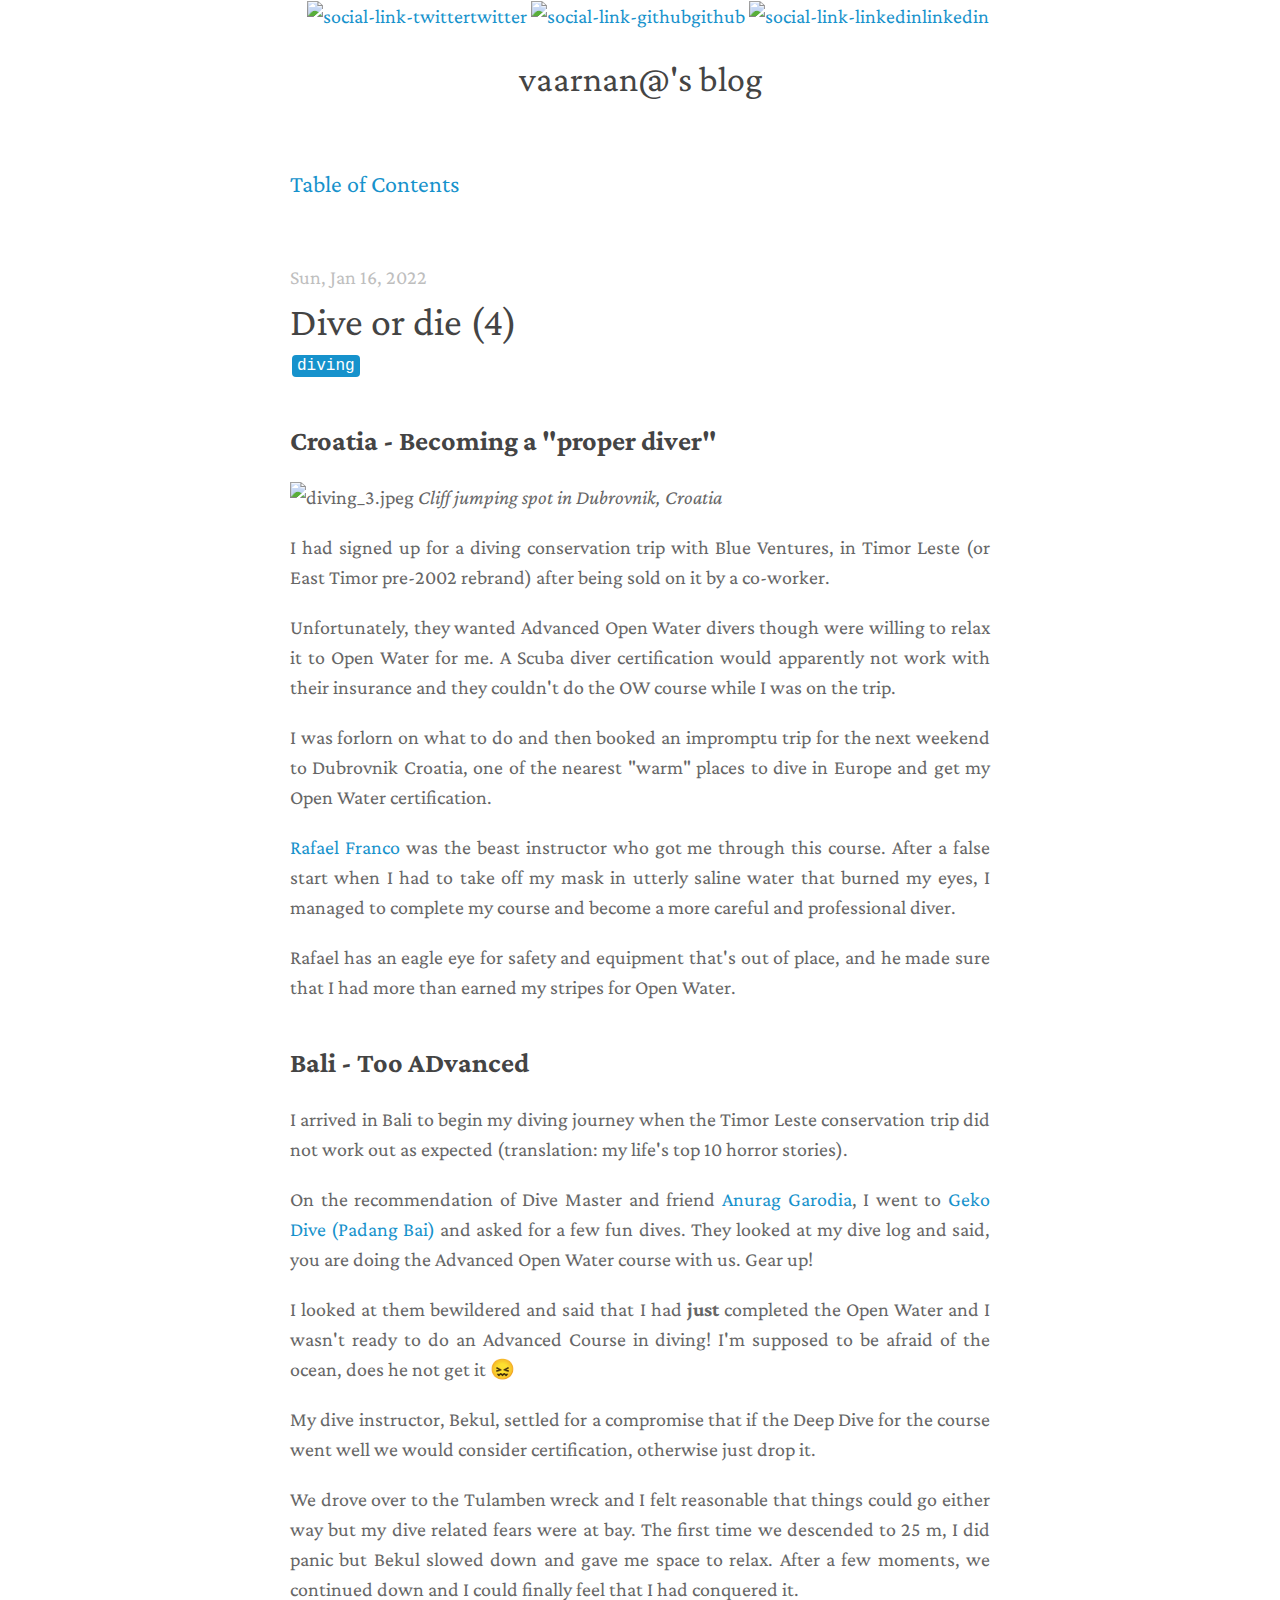
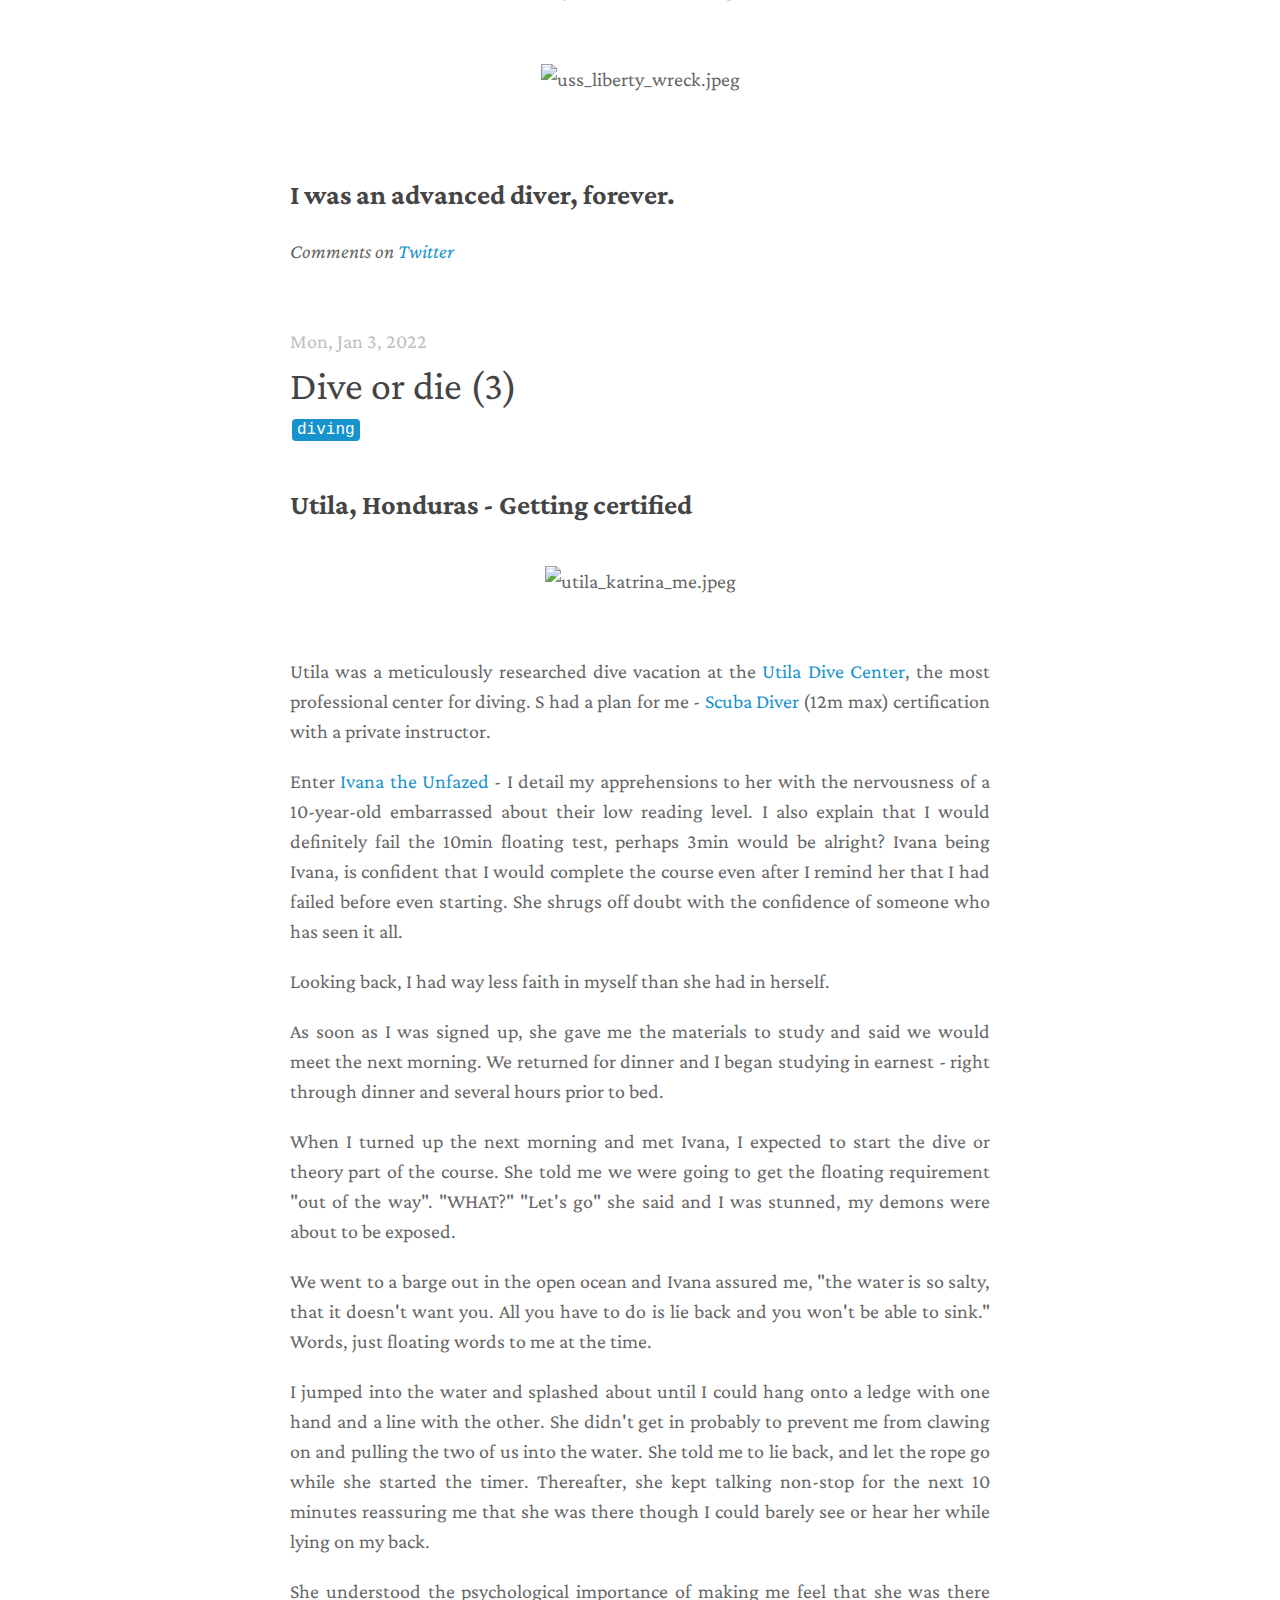
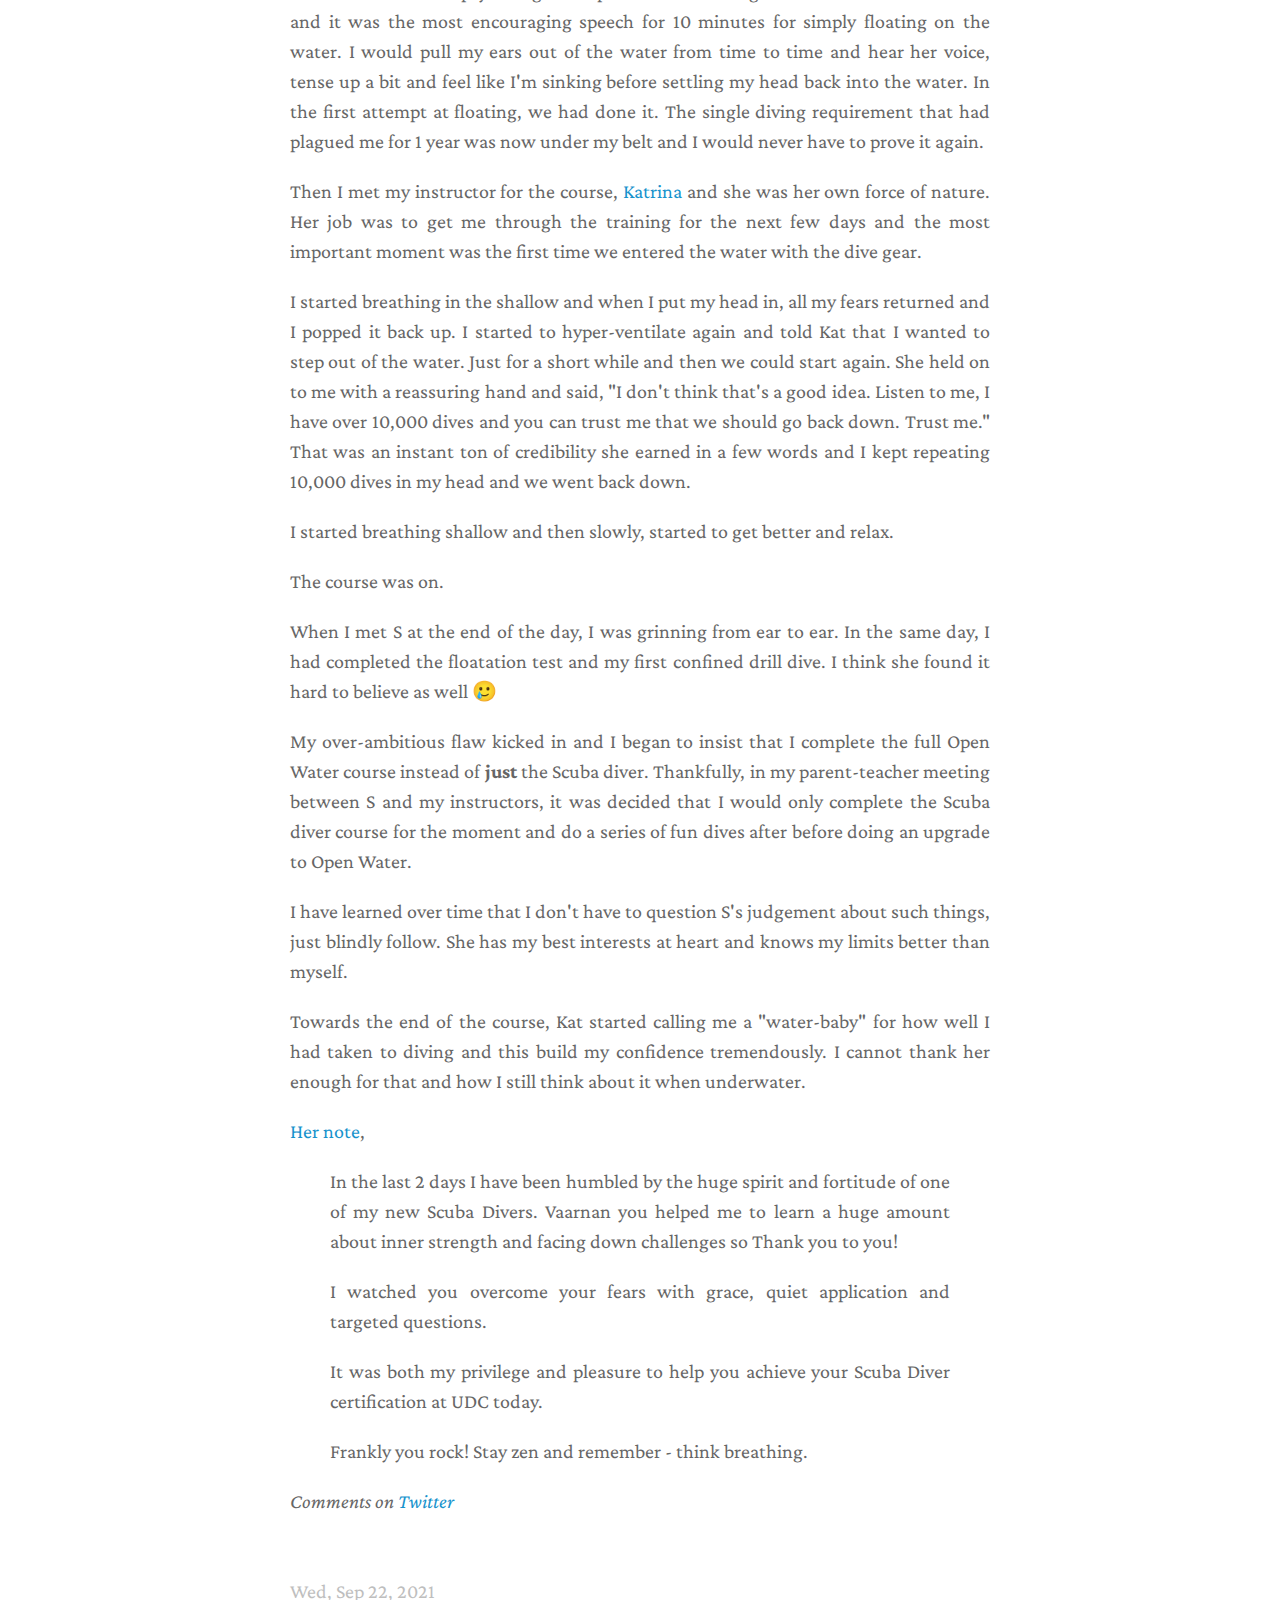
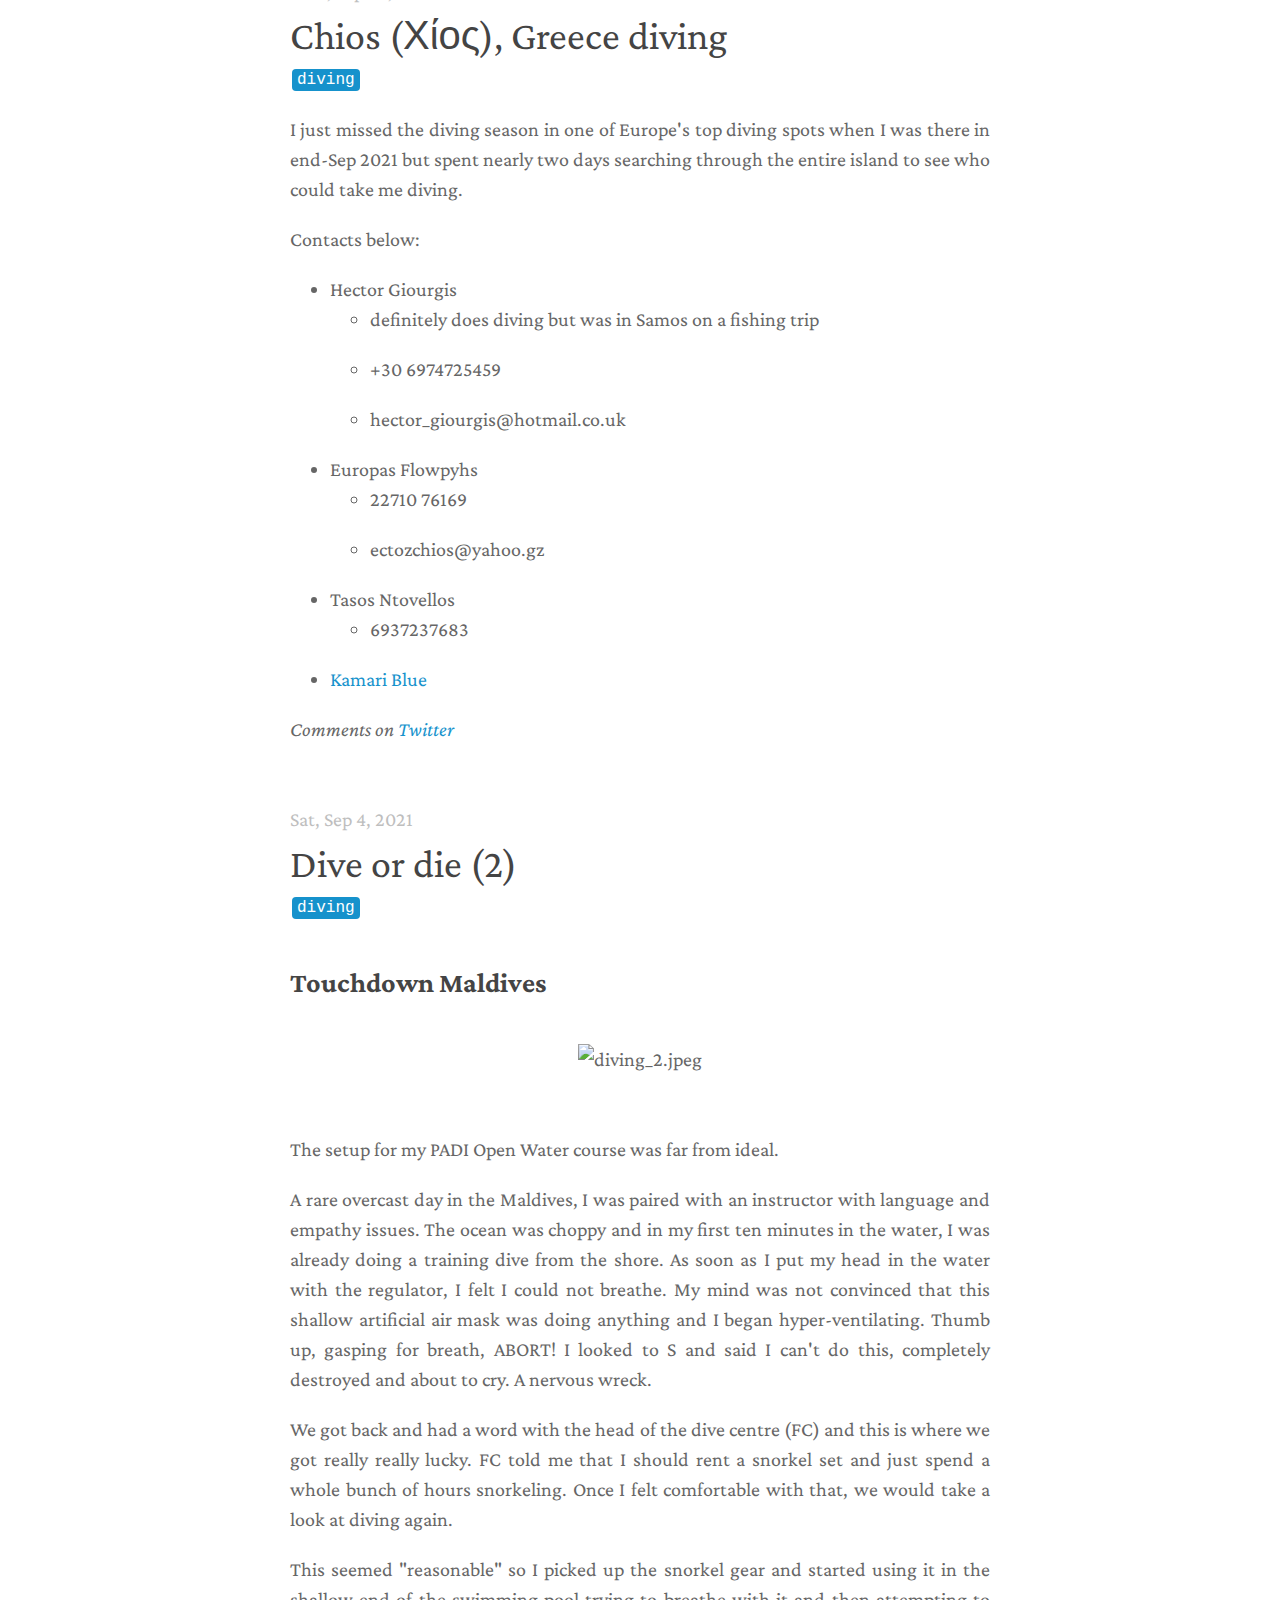
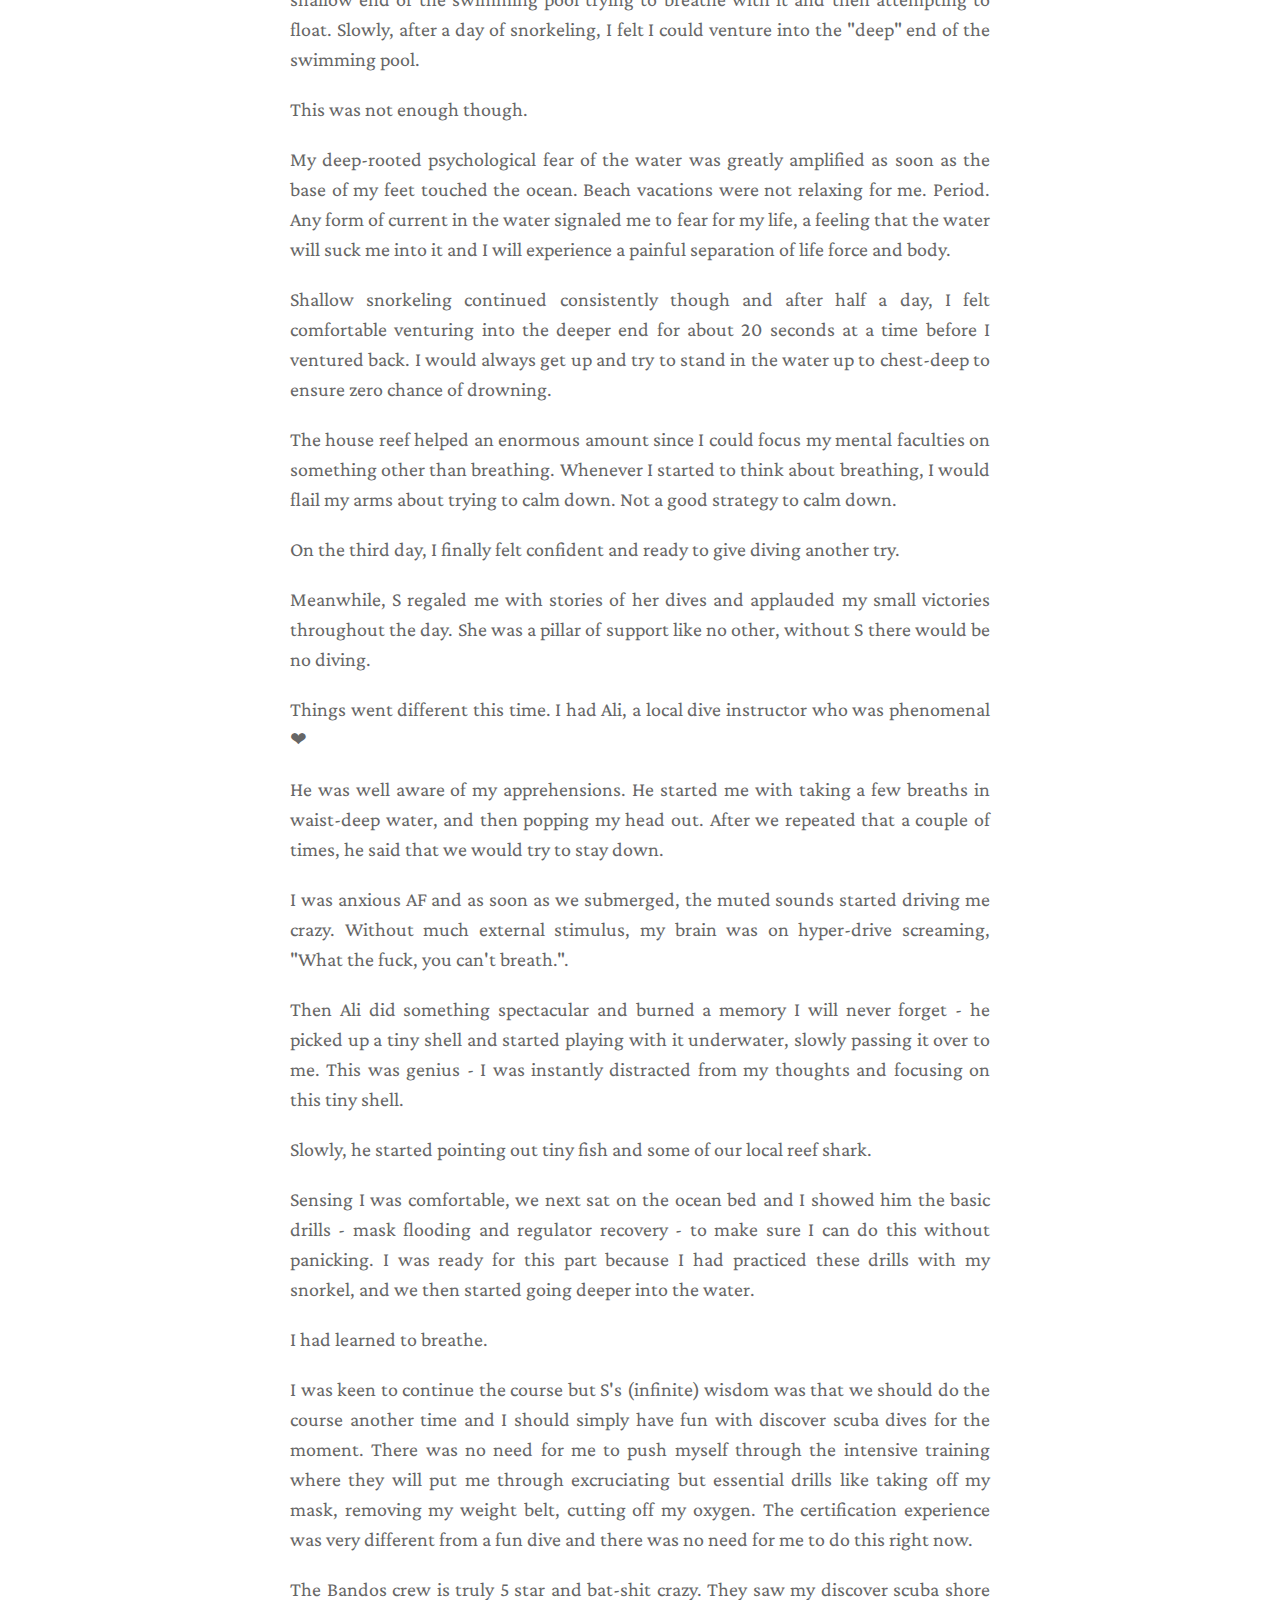
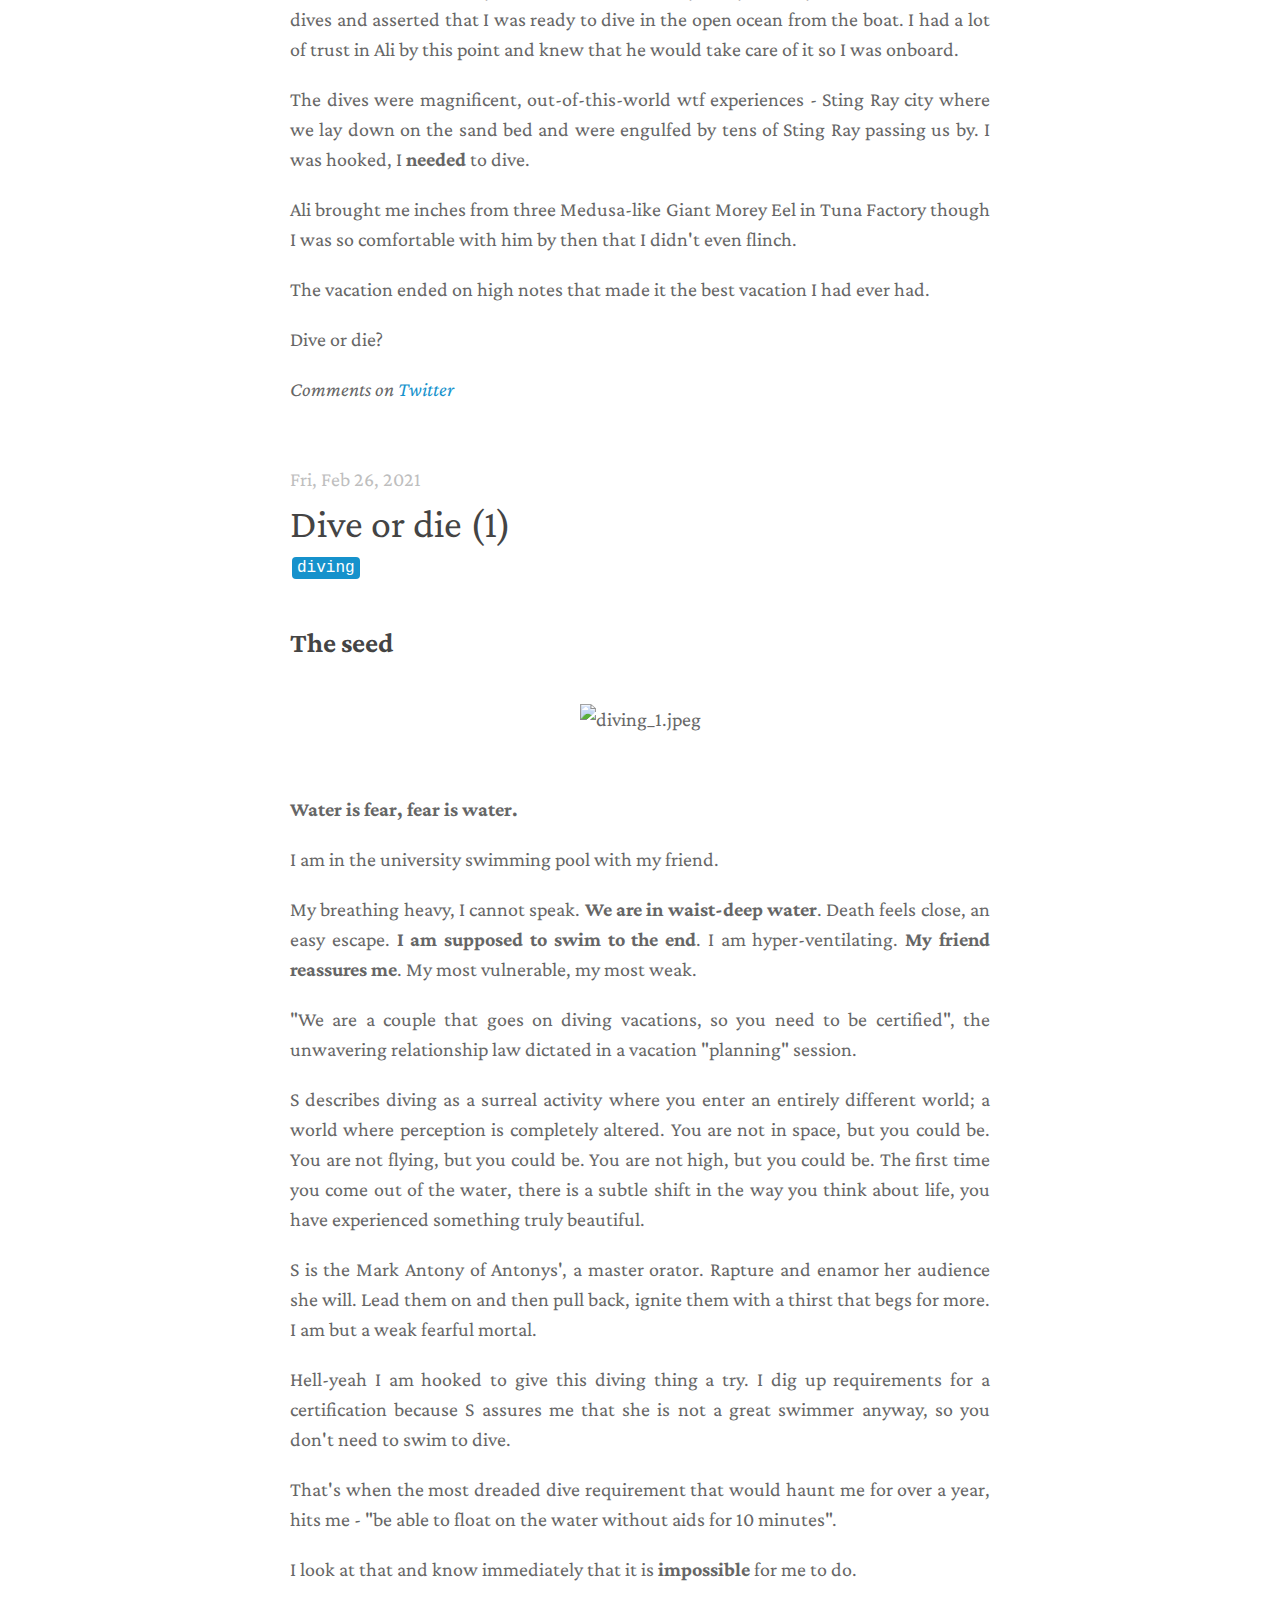
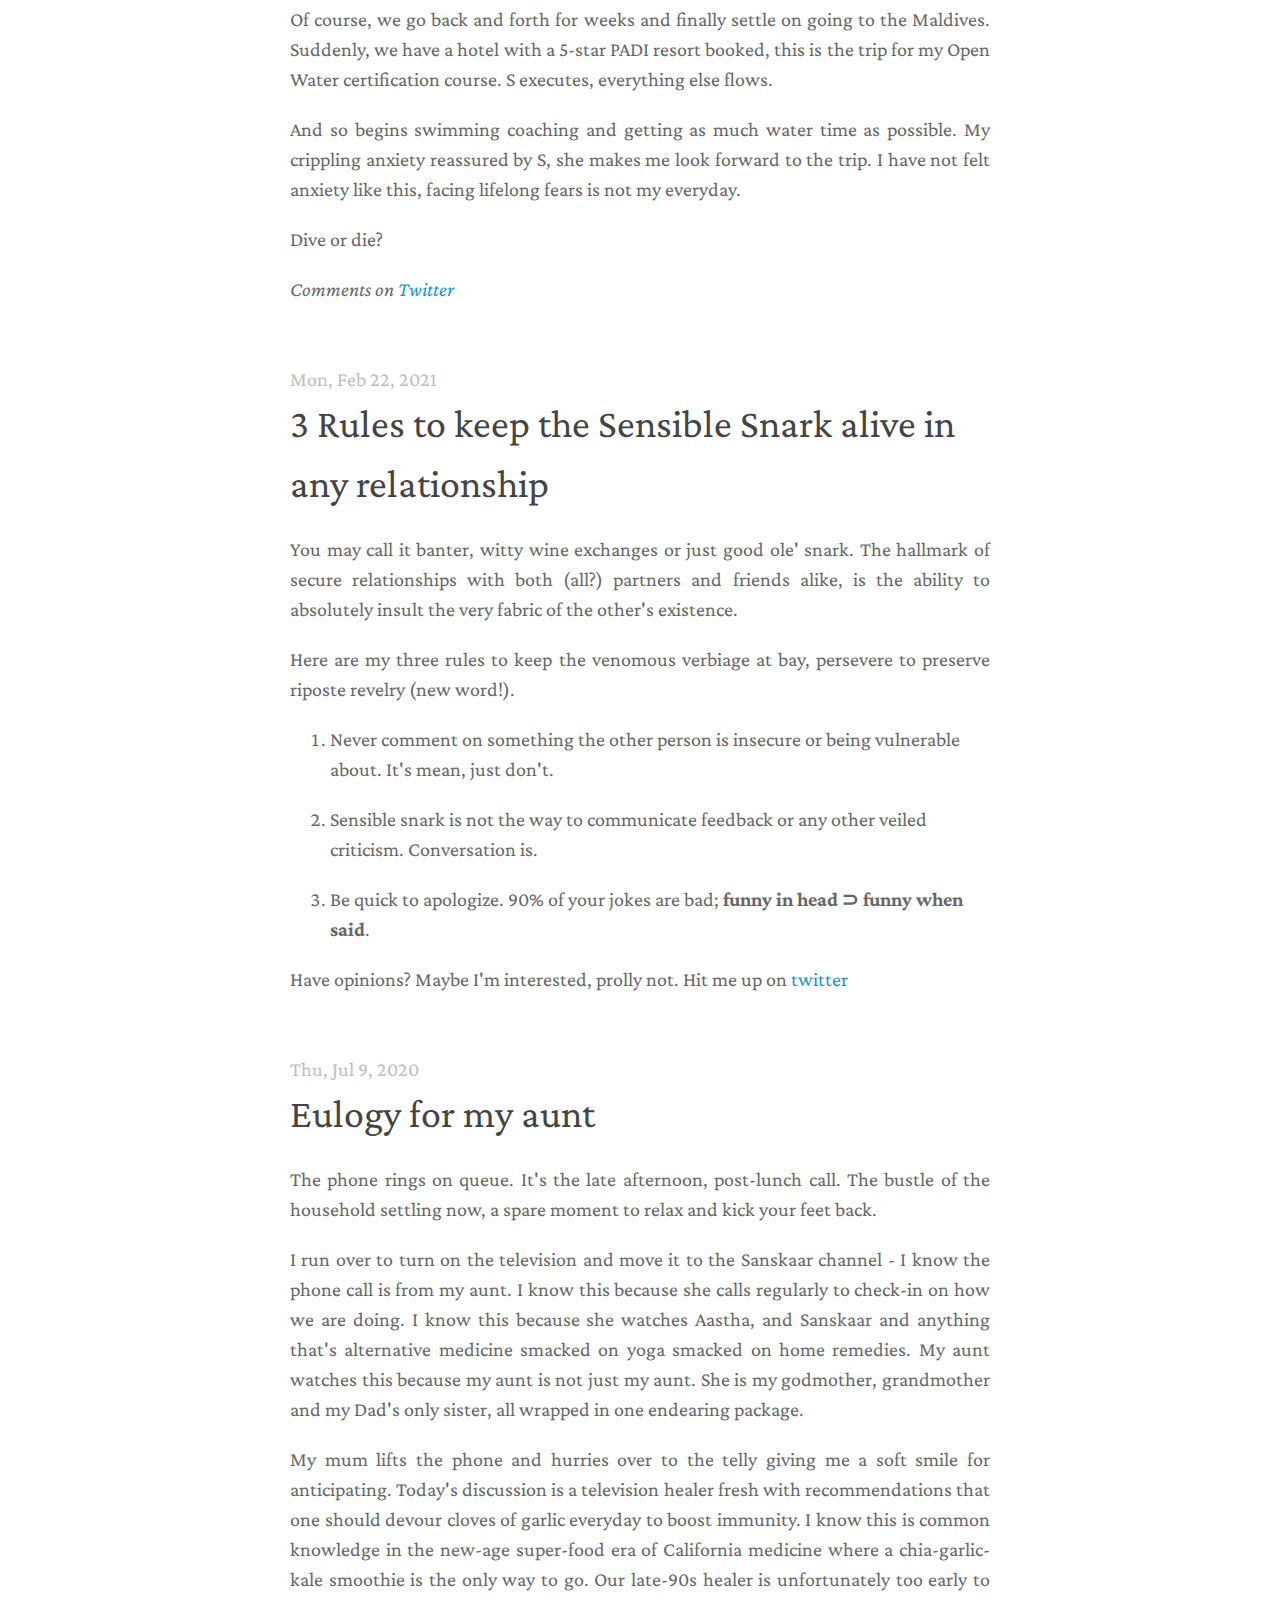
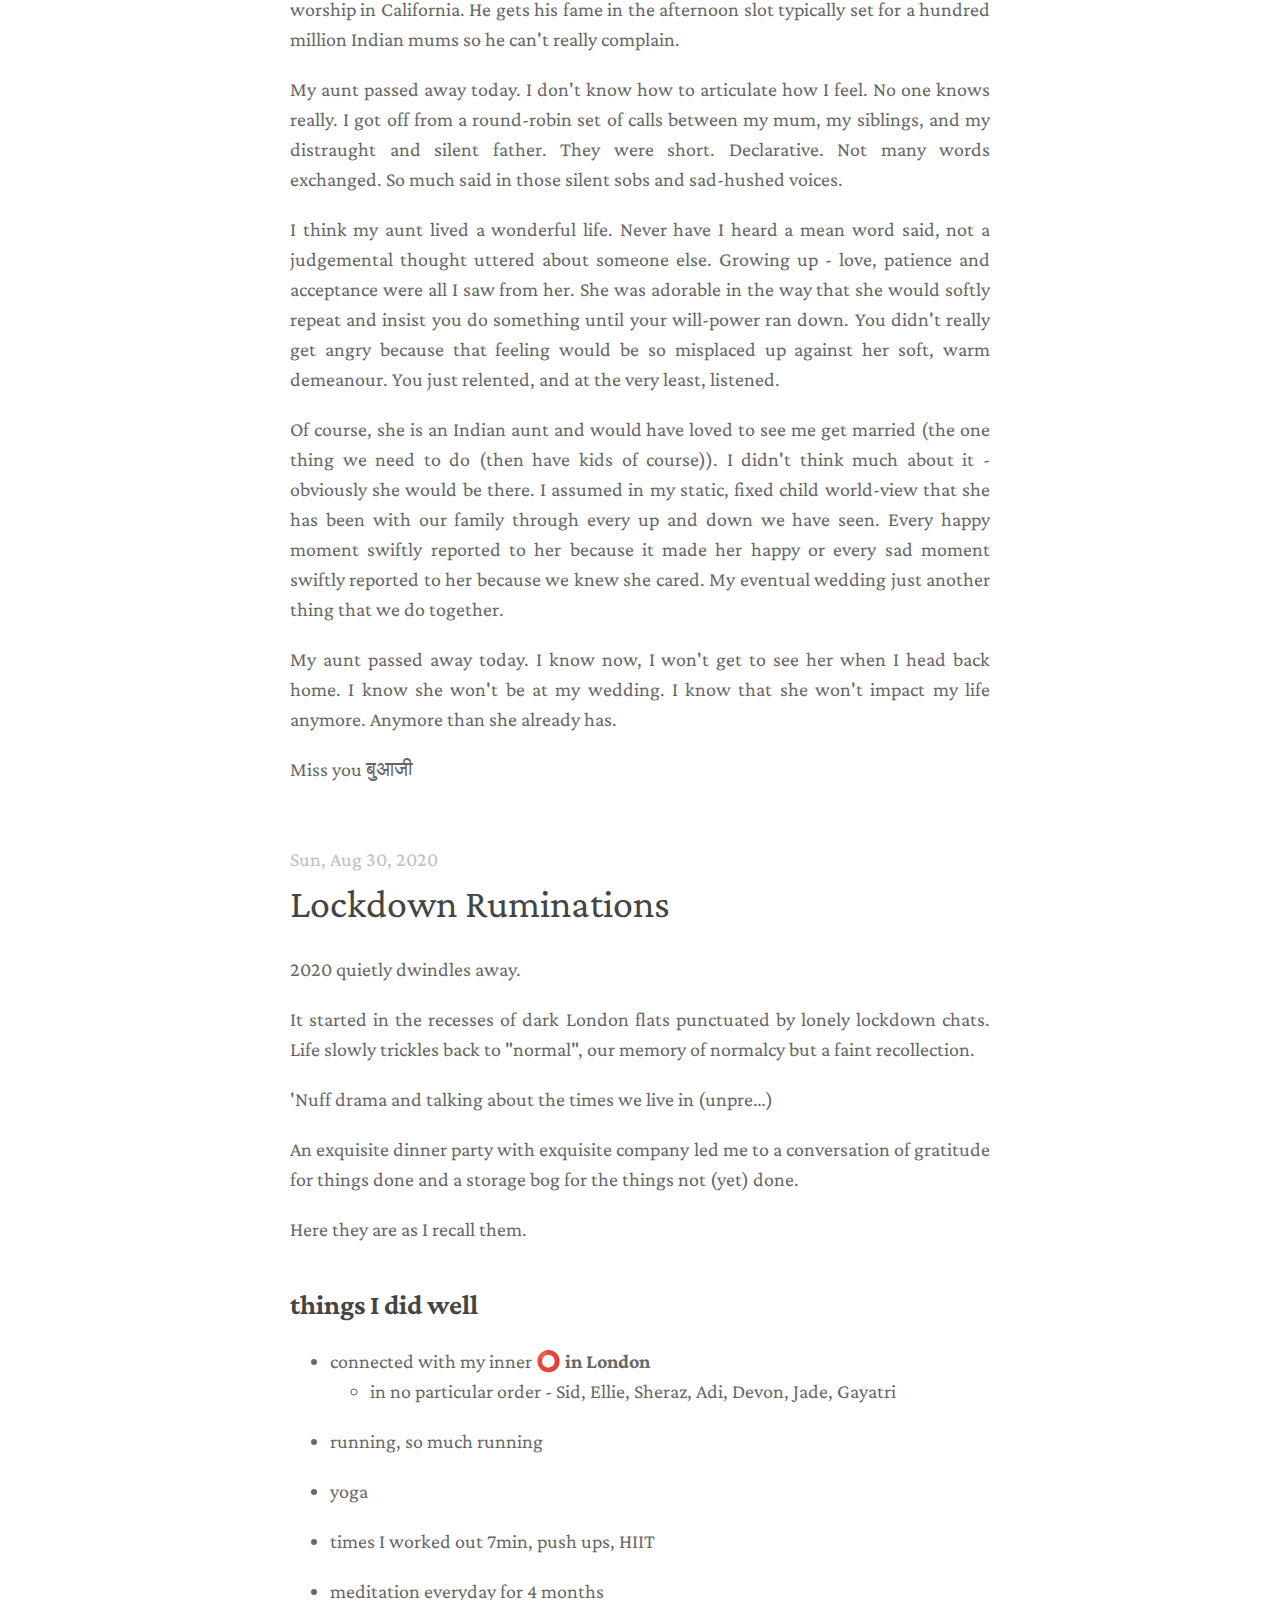
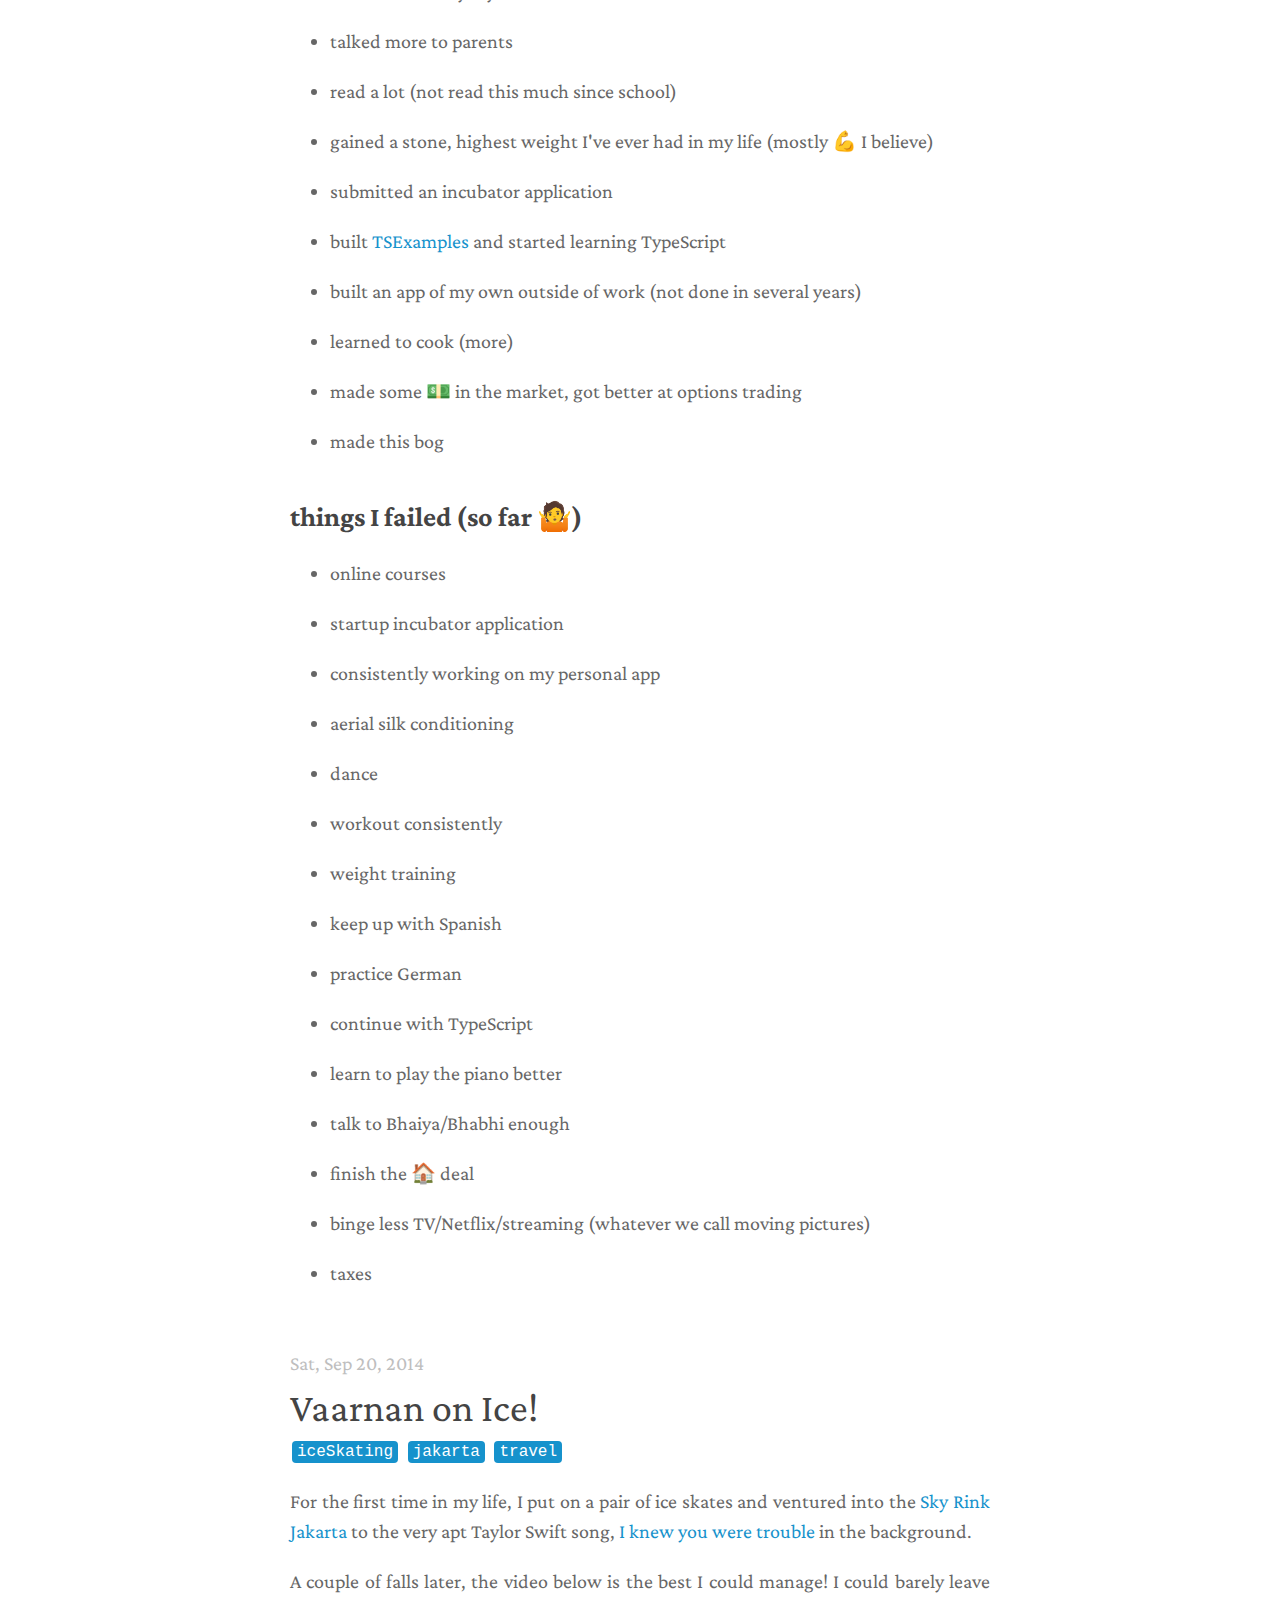
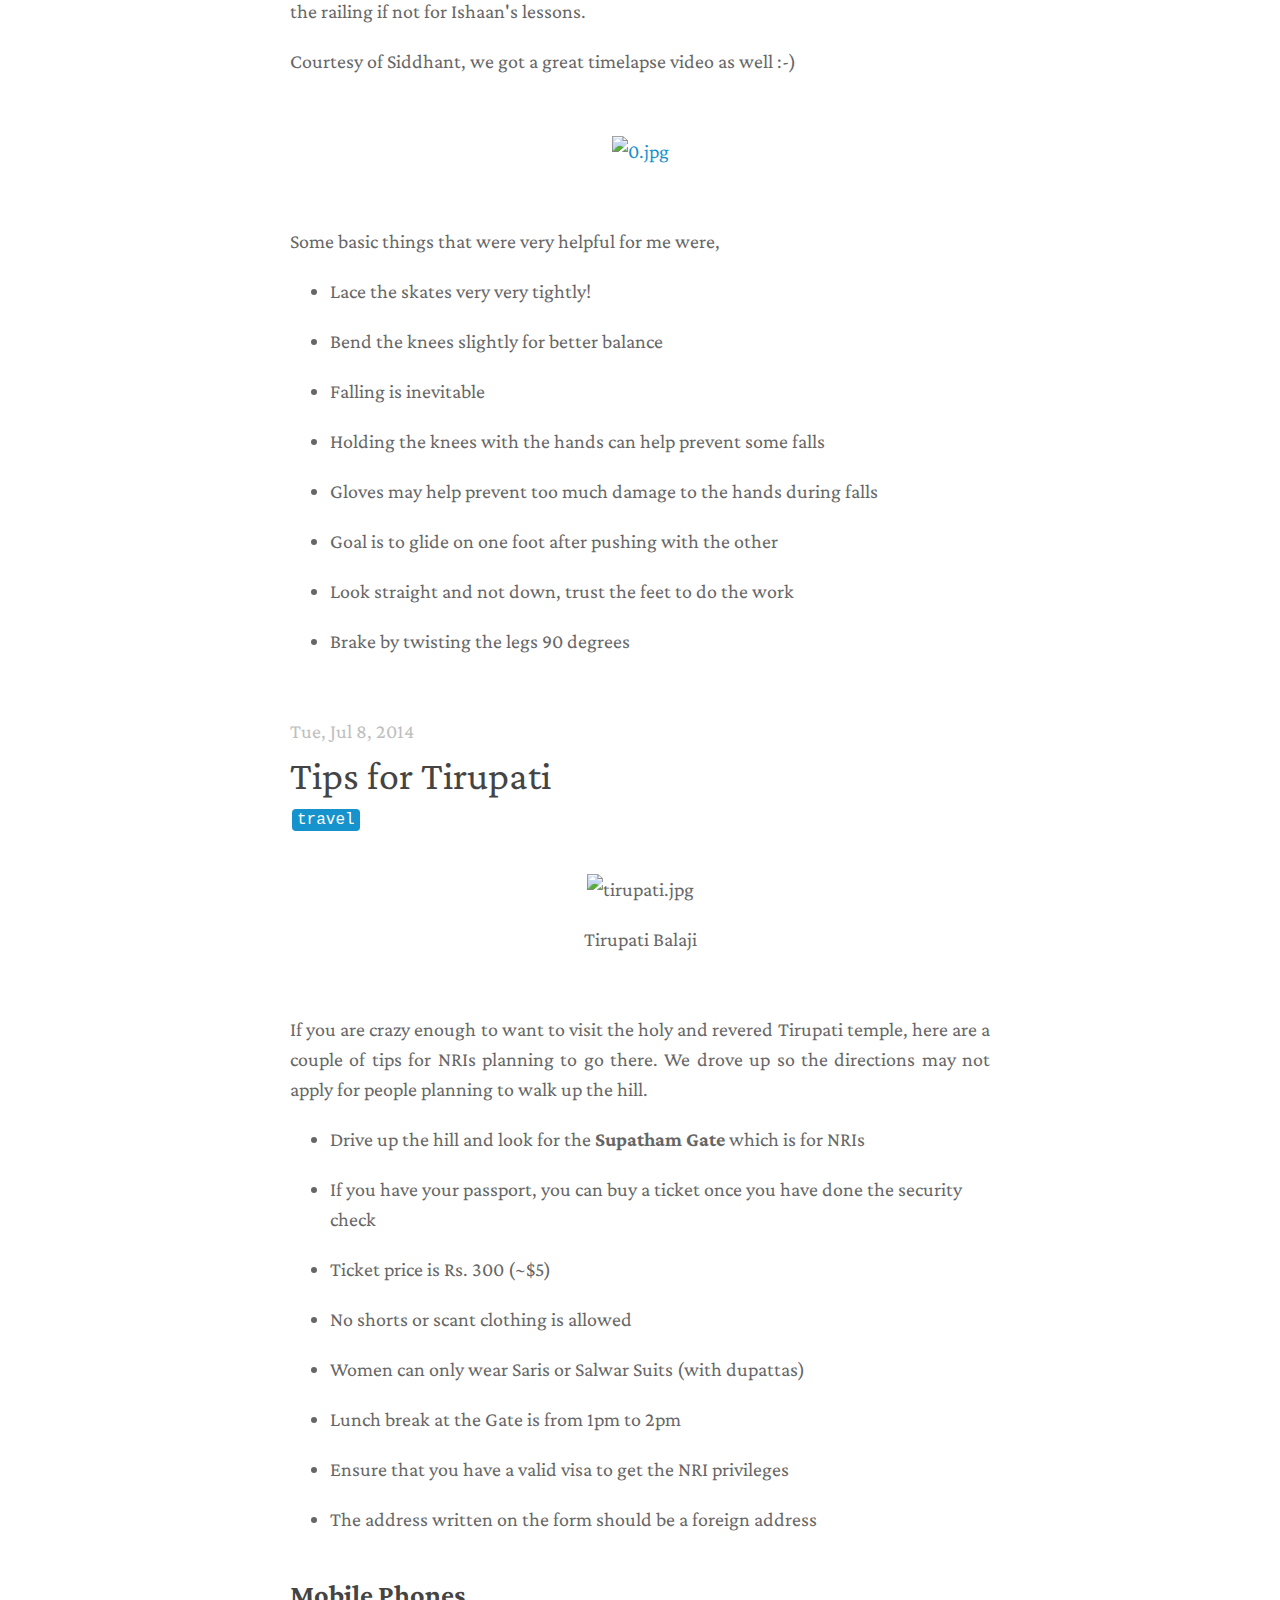
==== play/index.html @ 21d6ec4d "Split work and play" ====
<?xml version="1.0" encoding="utf-8"?>
<!DOCTYPE html PUBLIC "-//W3C//DTD XHTML 1.0 Strict//EN"
"http://www.w3.org/TR/xhtml1/DTD/xhtml1-strict.dtd">
<html xmlns="http://www.w3.org/1999/xhtml" lang="en" xml:lang="en">
<head>
<!-- 2024-09-23 Mon 18:22 -->
<meta http-equiv="Content-Type" content="text/html;charset=utf-8" />
<meta name="viewport" content="width=device-width, initial-scale=1" />
<title>vaarnan@'s blog</title>
<meta name="author" content="Vaarnan Drolia" />
<meta name="keywords" content="vaarnan,drolia,simplicity,pseudorandomness,technology" />
<meta name="generator" content="Org Mode" />
<style>
  #content { max-width: 60em; margin: auto; }
  .title  { text-align: center;
             margin-bottom: .2em; }
  .subtitle { text-align: center;
              font-size: medium;
              font-weight: bold;
              margin-top:0; }
  .todo   { font-family: monospace; color: red; }
  .done   { font-family: monospace; color: green; }
  .priority { font-family: monospace; color: orange; }
  .tag    { background-color: #eee; font-family: monospace;
            padding: 2px; font-size: 80%; font-weight: normal; }
  .timestamp { color: #bebebe; }
  .timestamp-kwd { color: #5f9ea0; }
  .org-right  { margin-left: auto; margin-right: 0px;  text-align: right; }
  .org-left   { margin-left: 0px;  margin-right: auto; text-align: left; }
  .org-center { margin-left: auto; margin-right: auto; text-align: center; }
  .underline { text-decoration: underline; }
  #postamble p, #preamble p { font-size: 90%; margin: .2em; }
  p.verse { margin-left: 3%; }
  pre {
    border: 1px solid #e6e6e6;
    border-radius: 3px;
    background-color: #f2f2f2;
    padding: 8pt;
    font-family: monospace;
    overflow: auto;
    margin: 1.2em;
  }
  pre.src {
    position: relative;
    overflow: auto;
  }
  pre.src:before {
    display: none;
    position: absolute;
    top: -8px;
    right: 12px;
    padding: 3px;
    color: #555;
    background-color: #f2f2f299;
  }
  pre.src:hover:before { display: inline; margin-top: 14px;}
  /* Languages per Org manual */
  pre.src-asymptote:before { content: 'Asymptote'; }
  pre.src-awk:before { content: 'Awk'; }
  pre.src-authinfo::before { content: 'Authinfo'; }
  pre.src-C:before { content: 'C'; }
  /* pre.src-C++ doesn't work in CSS */
  pre.src-clojure:before { content: 'Clojure'; }
  pre.src-css:before { content: 'CSS'; }
  pre.src-D:before { content: 'D'; }
  pre.src-ditaa:before { content: 'ditaa'; }
  pre.src-dot:before { content: 'Graphviz'; }
  pre.src-calc:before { content: 'Emacs Calc'; }
  pre.src-emacs-lisp:before { content: 'Emacs Lisp'; }
  pre.src-fortran:before { content: 'Fortran'; }
  pre.src-gnuplot:before { content: 'gnuplot'; }
  pre.src-haskell:before { content: 'Haskell'; }
  pre.src-hledger:before { content: 'hledger'; }
  pre.src-java:before { content: 'Java'; }
  pre.src-js:before { content: 'Javascript'; }
  pre.src-latex:before { content: 'LaTeX'; }
  pre.src-ledger:before { content: 'Ledger'; }
  pre.src-lisp:before { content: 'Lisp'; }
  pre.src-lilypond:before { content: 'Lilypond'; }
  pre.src-lua:before { content: 'Lua'; }
  pre.src-matlab:before { content: 'MATLAB'; }
  pre.src-mscgen:before { content: 'Mscgen'; }
  pre.src-ocaml:before { content: 'Objective Caml'; }
  pre.src-octave:before { content: 'Octave'; }
  pre.src-org:before { content: 'Org mode'; }
  pre.src-oz:before { content: 'OZ'; }
  pre.src-plantuml:before { content: 'Plantuml'; }
  pre.src-processing:before { content: 'Processing.js'; }
  pre.src-python:before { content: 'Python'; }
  pre.src-R:before { content: 'R'; }
  pre.src-ruby:before { content: 'Ruby'; }
  pre.src-sass:before { content: 'Sass'; }
  pre.src-scheme:before { content: 'Scheme'; }
  pre.src-screen:before { content: 'Gnu Screen'; }
  pre.src-sed:before { content: 'Sed'; }
  pre.src-sh:before { content: 'shell'; }
  pre.src-sql:before { content: 'SQL'; }
  pre.src-sqlite:before { content: 'SQLite'; }
  /* additional languages in org.el's org-babel-load-languages alist */
  pre.src-forth:before { content: 'Forth'; }
  pre.src-io:before { content: 'IO'; }
  pre.src-J:before { content: 'J'; }
  pre.src-makefile:before { content: 'Makefile'; }
  pre.src-maxima:before { content: 'Maxima'; }
  pre.src-perl:before { content: 'Perl'; }
  pre.src-picolisp:before { content: 'Pico Lisp'; }
  pre.src-scala:before { content: 'Scala'; }
  pre.src-shell:before { content: 'Shell Script'; }
  pre.src-ebnf2ps:before { content: 'ebfn2ps'; }
  /* additional language identifiers per "defun org-babel-execute"
       in ob-*.el */
  pre.src-cpp:before  { content: 'C++'; }
  pre.src-abc:before  { content: 'ABC'; }
  pre.src-coq:before  { content: 'Coq'; }
  pre.src-groovy:before  { content: 'Groovy'; }
  /* additional language identifiers from org-babel-shell-names in
     ob-shell.el: ob-shell is the only babel language using a lambda to put
     the execution function name together. */
  pre.src-bash:before  { content: 'bash'; }
  pre.src-csh:before  { content: 'csh'; }
  pre.src-ash:before  { content: 'ash'; }
  pre.src-dash:before  { content: 'dash'; }
  pre.src-ksh:before  { content: 'ksh'; }
  pre.src-mksh:before  { content: 'mksh'; }
  pre.src-posh:before  { content: 'posh'; }
  /* Additional Emacs modes also supported by the LaTeX listings package */
  pre.src-ada:before { content: 'Ada'; }
  pre.src-asm:before { content: 'Assembler'; }
  pre.src-caml:before { content: 'Caml'; }
  pre.src-delphi:before { content: 'Delphi'; }
  pre.src-html:before { content: 'HTML'; }
  pre.src-idl:before { content: 'IDL'; }
  pre.src-mercury:before { content: 'Mercury'; }
  pre.src-metapost:before { content: 'MetaPost'; }
  pre.src-modula-2:before { content: 'Modula-2'; }
  pre.src-pascal:before { content: 'Pascal'; }
  pre.src-ps:before { content: 'PostScript'; }
  pre.src-prolog:before { content: 'Prolog'; }
  pre.src-simula:before { content: 'Simula'; }
  pre.src-tcl:before { content: 'tcl'; }
  pre.src-tex:before { content: 'TeX'; }
  pre.src-plain-tex:before { content: 'Plain TeX'; }
  pre.src-verilog:before { content: 'Verilog'; }
  pre.src-vhdl:before { content: 'VHDL'; }
  pre.src-xml:before { content: 'XML'; }
  pre.src-nxml:before { content: 'XML'; }
  /* add a generic configuration mode; LaTeX export needs an additional
     (add-to-list 'org-latex-listings-langs '(conf " ")) in .emacs */
  pre.src-conf:before { content: 'Configuration File'; }

  table { border-collapse:collapse; }
  caption.t-above { caption-side: top; }
  caption.t-bottom { caption-side: bottom; }
  td, th { vertical-align:top;  }
  th.org-right  { text-align: center;  }
  th.org-left   { text-align: center;   }
  th.org-center { text-align: center; }
  td.org-right  { text-align: right;  }
  td.org-left   { text-align: left;   }
  td.org-center { text-align: center; }
  dt { font-weight: bold; }
  .footpara { display: inline; }
  .footdef  { margin-bottom: 1em; }
  .figure { padding: 1em; }
  .figure p { text-align: center; }
  .equation-container {
    display: table;
    text-align: center;
    width: 100%;
  }
  .equation {
    vertical-align: middle;
  }
  .equation-label {
    display: table-cell;
    text-align: right;
    vertical-align: middle;
  }
  .inlinetask {
    padding: 10px;
    border: 2px solid gray;
    margin: 10px;
    background: #ffffcc;
  }
  #org-div-home-and-up
   { text-align: right; font-size: 70%; white-space: nowrap; }
  textarea { overflow-x: auto; }
  .linenr { font-size: smaller }
  .code-highlighted { background-color: #ffff00; }
  .org-info-js_info-navigation { border-style: none; }
  #org-info-js_console-label
    { font-size: 10px; font-weight: bold; white-space: nowrap; }
  .org-info-js_search-highlight
    { background-color: #ffff00; color: #000000; font-weight: bold; }
  .org-svg { }
</style>
<link rel="stylesheet" type="text/css" href="https://fonts.googleapis.com/css?family=Crimson%20Pro:400,700"/>
<link rel="stylesheet" type="text/css" href="/style.css" />
<!-- Global site tag (gtag.js) - Google Analytics --> <script async src="https://www.googletagmanager.com/gtag/js?id=UA-42744207-1"></script> <script> window.dataLayer = window.dataLayer || []; function gtag(){dataLayer.push(arguments);} gtag('js', new Date()); gtag('config', 'UA-42744207-1'); </script>
<script src="/func.js"></script>
<script>window.onload = globalOnLoad</script>
<link rel="shortcut icon" type="image/x-icon" href="favicon.ico">
<!-- HTML Meta Tags --><title>vaarnan@'s blog</title><meta name="description" content="Simplicity, Pseudorandomness and Technology"><!-- Facebook Meta Tags --><meta property="og:url" content="https://blog.vaarnan.com"><meta property="og:type" content="blog"><meta property="og:title" content="vaarnan@'s blog"><meta property="og:description" content="Simplicity, Pseudorandomness and Technology"><meta property="og:image" content="https://blog.vaarnan.com/profile.png"><!-- Twitter Meta Tags --><meta name="twitter:card" content="summary_large_image"><meta property="twitter:domain" content="blog.vaarnan.com"><meta property="twitter:url" content="https://blog.vaarnan.com/"><meta name="twitter:title" content="vaarnan@'s blog"><meta name="twitter:description" content="Simplicity, Pseudorandomness and Technology"><meta name="twitter:image" content="https://blog.vaarnan.com/profile.png">
</head>
<body>
<div id="preamble" class="status">

<table id='contact-header'>
  <tr>
    <td id='contact-right'>
      <a href='https://twitter.com/vaarnan'><img class='social-icon' alt='social-link-twitter' src='img/twitter-circle.svg'>twitter</a>
      <a href='https://github.com/vellvisher'><img class='social-icon' alt='social-link-github' src='img/github.svg'>github</a>
      <a href='https://www.linkedin.com/in/vaarnan'><img class='social-icon' alt='social-link-linkedin' src='img/linkedin.svg'>linkedin</a>
    </td>
  </tr>
</table>
</div>
<div id="content" class="content">
<h1 class="title">vaarnan@'s blog</h1>
<div id="table-of-contents" role="doc-toc">
<h2>Table of Contents</h2>
<div id="text-table-of-contents" role="doc-toc">
<ul>
<li><a href="#dive-or-die-4"><span class="timestamp-wrapper"><span class="timestamp">[2022-01-16 Sun] </span></span> Dive or die (4)&#xa0;&#xa0;&#xa0;<span class="tag"><span class="diving">diving</span></span></a>
<ul>
<li><a>Croatia - Becoming a "proper diver"</a></li>
<li><a>Bali - Too ADvanced</a></li>
<li><a>I was an advanced diver, forever.</a></li>
</ul>
</li>
<li><a href="#dive-or-die-3"><span class="timestamp-wrapper"><span class="timestamp">[2022-01-03 Mon] </span></span> Dive or die (3)&#xa0;&#xa0;&#xa0;<span class="tag"><span class="diving">diving</span></span></a>
<ul>
<li><a>Utila, Honduras - Getting certified</a></li>
</ul>
</li>
<li><a href="#chios-greece-diving"><span class="timestamp-wrapper"><span class="timestamp">[2021-09-22 Wed] </span></span> Chios (Χίος), Greece diving&#xa0;&#xa0;&#xa0;<span class="tag"><span class="diving">diving</span></span></a></li>
<li><a href="#dive-or-die-2"><span class="timestamp-wrapper"><span class="timestamp">[2021-09-04 Sat] </span></span> Dive or die (2)&#xa0;&#xa0;&#xa0;<span class="tag"><span class="diving">diving</span></span></a>
<ul>
<li><a>Touchdown Maldives</a></li>
</ul>
</li>
<li><a href="#dive-or-die-1"><span class="timestamp-wrapper"><span class="timestamp">[2021-02-26 Fri] </span></span> Dive or die (1)&#xa0;&#xa0;&#xa0;<span class="tag"><span class="diving">diving</span></span></a>
<ul>
<li><a>The seed</a></li>
</ul>
</li>
<li><a href="#3-rules-to-keep-the-sensible-snark-alive-in-any-relationship"><span class="timestamp-wrapper"><span class="timestamp">[2021-02-22 Mon] </span></span> 3 Rules to keep the Sensible Snark alive in any relationship</a></li>
<li><a href="#eulogy-for-my-aunt"><span class="timestamp-wrapper"><span class="timestamp">[2020-07-09 Thu] </span></span> Eulogy for my aunt</a></li>
<li><a href="#lockdown-ruminations"><span class="timestamp-wrapper"><span class="timestamp">[2020-08-30 Sun] </span></span> Lockdown Ruminations</a>
<ul>
<li><a>things I did well</a></li>
<li><a>things I failed (so far 🤷‍️)</a></li>
</ul>
</li>
<li><a href="#vaarnan-on-ice"><span class="timestamp-wrapper"><span class="timestamp">[2014-09-20 Sat] </span></span> Vaarnan on Ice!&#xa0;&#xa0;&#xa0;<span class="tag"><span class="iceSkating">iceSkating</span>&#xa0;<span class="jakarta">jakarta</span>&#xa0;<span class="travel">travel</span></span></a></li>
<li><a href="#tips-for-tirupati"><span class="timestamp-wrapper"><span class="timestamp">[2014-07-08 Tue] </span></span> Tips for Tirupati&#xa0;&#xa0;&#xa0;<span class="tag"><span class="travel">travel</span></span></a>
<ul>
<li><a href="#mobile-phones">Mobile Phones</a></li>
<li><a href="#laddus">Laddus</a></li>
</ul>
</li>
</ul>
</div>
</div>

<div id="outline-container-dive-or-die-4" class="outline-2">
<h2 id="dive-or-die-4"><span class="timestamp-wrapper"><span class="timestamp">[2022-01-16 Sun] </span></span> Dive or die (4)&#xa0;&#xa0;&#xa0;<span class="tag"><span class="diving">diving</span></span></h2>
<div class="outline-text-2" id="text-dive-or-die-4">
</div>
<div class="outline-3">
<h3>Croatia - Becoming a "proper diver"</h3>
<div class="outline-text-3">
<p class="responsive">
<img src="https://blog.vaarnan.com/img/diving_3.jpeg" alt="diving_3.jpeg" class="responsive" />
<i>Cliff jumping spot in Dubrovnik, Croatia</i>
</p>

<p>
I had signed up for a diving conservation trip with Blue Ventures, in Timor Leste (or East Timor pre-2002 rebrand) after being sold on it by a co-worker.
</p>

<p>
Unfortunately, they wanted Advanced Open Water divers though were willing to relax it to Open Water for me. A Scuba diver certification would apparently not work with their insurance and they couldn't do the OW course while I was on the trip.
</p>

<p>
I was forlorn on what to do and then booked an impromptu trip for the next weekend to Dubrovnik Croatia, one of the nearest "warm" places to dive in Europe and get my Open Water certification.
</p>

<p>
<a href="https://www.facebook.com/Setentaenove">Rafael Franco</a> was the beast instructor who got me through this course. After a false start when I had to take off my mask in utterly saline water that burned my eyes, I managed to complete my course and become a more careful and professional diver.
</p>

<p>
Rafael has an eagle eye for safety and equipment that's out of place, and he made sure that I had more than earned my stripes for Open Water.
</p>
</div>
</div>

<div class="outline-3">
<h3>Bali - Too ADvanced</h3>
<div class="outline-text-3">
<p>
I arrived in Bali to begin my diving journey when the Timor Leste conservation trip did not work out as expected (translation: my life's top 10 horror stories).
</p>

<p>
On the recommendation of Dive Master and friend <a href="https://www.facebook.com/garodia">Anurag Garodia</a>, I went to <a href="https://gekodivebali.com/en/">Geko Dive (Padang Bai)</a> and asked for a few fun dives. They looked at my dive log and said, you are doing the Advanced Open Water course with us. Gear up!
</p>

<p>
I looked at them bewildered and said that I had <b>just</b> completed the Open Water and I wasn't ready to do an Advanced Course in diving! I'm supposed to be afraid of the ocean, does he not get it 😖
</p>

<p>
My dive instructor, Bekul, settled for a compromise that if the Deep Dive for the course went well we would consider certification, otherwise just drop it.
</p>

<p>
We drove over to the Tulamben wreck and I felt reasonable that things could go either way but my dive related fears were at bay. The first time we descended to 25 m, I did panic but Bekul slowed down and gave me space to relax. After a few moments, we continued down and I could finally feel that I had conquered it.
</p>


<div class="figure">
<p><img src="https://blog.vaarnan.com/img/uss_liberty_wreck.jpeg" alt="uss_liberty_wreck.jpeg" />
</p>
</div>
</div>
</div>

<div class="outline-3">
<h3>I was an advanced diver, forever.</h3>
<div class="outline-text-3">
<p>
<i>Comments on <a href="https://twitter.com/vaarnan">Twitter</a></i>
</p>
</div>
</div>
</div>

<div id="outline-container-dive-or-die-3" class="outline-2">
<h2 id="dive-or-die-3"><span class="timestamp-wrapper"><span class="timestamp">[2022-01-03 Mon] </span></span> Dive or die (3)&#xa0;&#xa0;&#xa0;<span class="tag"><span class="diving">diving</span></span></h2>
<div class="outline-text-2" id="text-dive-or-die-3">
</div>

<div class="outline-3">
<h3>Utila, Honduras - Getting certified</h3>
<div class="outline-text-3">

<div class="figure">
<p><img src="https://blog.vaarnan.com/img/utila_katrina_me.jpeg" alt="utila_katrina_me.jpeg" />
</p>
</div>

<p>
Utila was a meticulously researched dive vacation at the <a href="https://www.utiladivecenter.com/">Utila Dive Center</a>, the most professional center for diving. S had a plan for me - <a href="https://www.padi.com/courses/scuba-diver">Scuba Diver</a> (12m max) certification with a private instructor.
</p>

<p>
Enter <a href="https://www.facebook.com/Ivana.Inglesina">Ivana the Unfazed</a> - I detail my apprehensions to her with the nervousness of a 10-year-old embarrassed about their low reading level. I also explain that I would definitely fail the 10min floating test, perhaps 3min would be alright? Ivana being Ivana, is confident that I would complete the course even after I remind her that I had failed before even starting. She shrugs off doubt with the confidence of someone who has seen it all.
</p>

<p>
Looking back, I had way less faith in myself than she had in herself.
</p>

<p>
As soon as I was signed up, she gave me the materials to study and said we would meet the next morning. We returned for dinner and I began studying in earnest - right through dinner and several hours prior to bed.
</p>

<p>
When I turned up the next morning and met Ivana, I expected to start the dive or theory part of the course. She told me we were going to get the floating requirement "out of the way". "WHAT?" "Let's go" she said and I was stunned, my demons were about to be exposed.
</p>

<p>
We went to a barge out in the open ocean and Ivana assured me, "the water is so salty, that it doesn't want you. All you have to do is lie back and you won't be able to sink." Words, just floating words to me at the time.
</p>

<p>
I jumped into the water and splashed about until I could hang onto a ledge with one hand and a line with the other. She didn't get in probably to prevent me from clawing on and pulling the two of us into the water. She told me to lie back, and let the rope go while she started the timer. Thereafter, she kept talking non-stop for the next 10 minutes reassuring me that she was there though I could barely see or hear her while lying on my back.
</p>

<p>
She understood the psychological importance of making me feel that she was there and it was the most encouraging speech for 10 minutes for simply floating on the water. I would pull my ears out of the water from time to time and hear her voice, tense up a bit and feel like I'm sinking before settling my head back into the water. In the first attempt at floating, we had done it. The single diving requirement that had plagued me for 1 year was now under my belt and I would never have to prove it again.
</p>

<p>
Then I met my instructor for the course, <a href="https://www.facebook.com/profile.php?id=100000323394503">Katrina</a> and she was her own force of nature. Her job was to get me through the training for the next few days and the most important moment was the first time we entered the water with the dive gear.
</p>

<p>
I started breathing in the shallow and when I put my head in, all my fears returned and I popped it back up. I started to hyper-ventilate again and told Kat that I wanted to step out of the water. Just for a short while and then we could start again. She held on to me with a reassuring hand and said, "I don't think that's a good idea. Listen to me, I have over 10,000 dives and you can trust me that we should go back down. Trust me." That was an instant ton of credibility she earned in a few words and I kept repeating 10,000 dives in my head and we went back down.
</p>

<p>
I started breathing shallow and then slowly, started to get better and relax.
</p>

<p>
The course was on.
</p>

<p>
When I met S at the end of the day, I was grinning from ear to ear. In the same day, I had completed the floatation test and my first confined drill dive. I think she found it hard to believe as well 🥲
</p>

<p>
My over-ambitious flaw kicked in and I began to insist that I complete the full Open Water course instead of <b>just</b> the Scuba diver. Thankfully, in my parent-teacher meeting between S and my instructors, it was decided that I would only complete the Scuba diver course for the moment and do a series of fun dives after before doing an upgrade to Open Water.
</p>

<p>
I have learned over time that I don't have to question S's judgement about such things, just blindly follow. She has my best interests at heart and knows my limits better than myself.
</p>

<p>
Towards the end of the course, Kat started calling me a "water-baby" for how well I had taken to diving and this build my confidence tremendously. I cannot thank her enough for that and how I still think about it when underwater.
</p>

<p>
<a href="https://www.facebook.com/permalink.php?story_fbid=2022433711110722&amp;id=100000323394503">Her note</a>,
</p>

<blockquote>
<p>
In the last 2 days I have been humbled by the huge spirit and fortitude of one of my new Scuba Divers.  Vaarnan you helped me to learn a huge amount about inner strength and facing down challenges so Thank you to you!
</p>

<p>
I watched you overcome your fears with grace, quiet application and targeted questions.
</p>

<p>
It was both my privilege and pleasure to help you achieve your Scuba Diver certification at UDC today.
</p>

<p>
Frankly you rock!  Stay zen and remember - think breathing.
</p>
</blockquote>

<p>
<i>Comments on <a href="https://twitter.com/vaarnan">Twitter</a></i>
</p>
</div>
</div>
</div>

<div id="outline-container-chios-greece-diving" class="outline-2">
<h2 id="chios-greece-diving"><span class="timestamp-wrapper"><span class="timestamp">[2021-09-22 Wed] </span></span> Chios (Χίος), Greece diving&#xa0;&#xa0;&#xa0;<span class="tag"><span class="diving">diving</span></span></h2>
<div class="outline-text-2" id="text-chios-greece-diving">
<p>
I just missed the diving season in one of Europe's top diving spots when I was there in end-Sep 2021 but spent nearly two days searching through the entire island to see who could take me diving.
</p>

<p>
Contacts below:
</p>

<ul class="org-ul">
<li>Hector Giourgis
<ul class="org-ul">
<li>definitely does diving but was in Samos on a fishing trip</li>
<li>+30 6974725459</li>
<li>hector_giourgis@hotmail.co.uk</li>
</ul></li>

<li>Europas Flowpyhs
<ul class="org-ul">
<li>22710 76169</li>
<li>ectozchios@yahoo.gz</li>
</ul></li>

<li>Tasos Ntovellos
<ul class="org-ul">
<li>6937237683</li>
</ul></li>

<li><a href="https://kamariblueride.gr/">Kamari Blue</a></li>
</ul>

<p>
<i>Comments on <a href="https://twitter.com/vaarnan">Twitter</a></i>
</p>
</div>
</div>

<div id="outline-container-dive-or-die-2" class="outline-2">
<h2 id="dive-or-die-2"><span class="timestamp-wrapper"><span class="timestamp">[2021-09-04 Sat] </span></span> Dive or die (2)&#xa0;&#xa0;&#xa0;<span class="tag"><span class="diving">diving</span></span></h2>
<div class="outline-text-2" id="text-dive-or-die-2">
</div>

<div class="outline-3">
<h3>Touchdown Maldives</h3>
<div class="outline-text-3">

<div class="figure">
<p><img src="https://blog.vaarnan.com/img/diving_2.jpeg" alt="diving_2.jpeg" class="responsive" />
</p>
</div>

<p>
The setup for my PADI Open Water course was far from ideal.
</p>

<p>
A rare overcast day in the Maldives, I was paired with an instructor with language and empathy issues. The ocean was choppy and in my first ten minutes in the water, I was already doing a training dive from the shore. As soon as I put my head in the water with the regulator, I felt I could not breathe. My mind was not convinced that this shallow artificial air mask was doing anything and I began hyper-ventilating. Thumb up, gasping for breath, ABORT! I looked to S and said I can't do this, completely destroyed and about to cry. A nervous wreck.
</p>

<p>
We got back and had a word with the head of the dive centre (FC) and this is where we got really really lucky. FC told me that I should rent a snorkel set and just spend a whole bunch of hours snorkeling. Once I felt comfortable with that, we would take a look at diving again.
</p>

<p>
This seemed "reasonable" so I picked up the snorkel gear and started using it in the shallow end of the swimming pool trying to breathe with it and then attempting to float. Slowly, after a day of snorkeling, I felt I could venture into the "deep" end of the swimming pool.
</p>

<p>
This was not enough though.
</p>

<p>
My deep-rooted psychological fear of the water was greatly amplified as soon as the base of my feet touched the ocean. Beach vacations were not relaxing for me. Period. Any form of current in the water signaled me to fear for my life, a feeling that the water will suck me into it and I will experience a painful separation of life force and body.
</p>

<p>
Shallow snorkeling continued consistently though and after half a day, I felt comfortable venturing into the deeper end for about 20 seconds at a time before I ventured back. I would always get up and try to stand in the water up to chest-deep to ensure zero chance of drowning.
</p>

<p>
The house reef helped an enormous amount since I could focus my mental faculties on something other than breathing. Whenever I started to think about breathing, I would flail my arms about trying to calm down. Not a good strategy to calm down.
</p>

<p>
On the third day, I finally felt confident and ready to give diving another try.
</p>

<p>
Meanwhile, S regaled me with stories of her dives and applauded my small victories throughout the day. She was a pillar of support like no other, without S there would be no diving.
</p>

<p>
Things went different this time. I had Ali, a local dive instructor who was phenomenal ❤
</p>

<p>
He was well aware of my apprehensions. He started me with taking a few breaths in waist-deep water, and then popping my head out. After we repeated that a couple of times, he said that we would try to stay down.
</p>

<p>
I was anxious AF and as soon as we submerged, the muted sounds started driving me crazy. Without much external stimulus, my brain was on hyper-drive screaming, "What the fuck, you can't breath.".
</p>

<p>
Then Ali did something spectacular and burned a memory I will never forget - he picked up a tiny shell and started playing with it underwater, slowly passing it over to me. This was genius - I was instantly distracted from my thoughts and focusing on this tiny shell.
</p>

<p>
Slowly, he started pointing out tiny fish and some of our local reef shark.
</p>

<p>
Sensing I was comfortable, we next sat on the ocean bed and I showed him the basic drills - mask flooding and regulator recovery - to make sure I can do this without panicking. I was ready for this part because I had practiced these drills with my snorkel, and we then started going deeper into the water.
</p>

<p>
I had learned to breathe.
</p>

<p>
I was keen to continue the course but S's (infinite) wisdom was that we should do the course another time and I should simply have fun with discover scuba dives for the moment. There was no need for me to push myself through the intensive training where they will put me through excruciating but essential drills like taking off my mask, removing my weight belt, cutting off my oxygen. The certification experience was very different from a fun dive and there was no need for me to do this right now.
</p>

<p>
The Bandos crew is truly 5 star and bat-shit crazy. They saw my discover scuba shore dives and asserted that I was ready to dive in the open ocean from the boat. I had a lot of trust in Ali by this point and knew that he would take care of it so I was onboard.
</p>

<p>
The dives were magnificent, out-of-this-world wtf experiences - Sting Ray city where we lay down on the sand bed and were engulfed by tens of Sting Ray passing us by. I was hooked, I <b>needed</b> to dive.
</p>

<p>
Ali brought me inches from three Medusa-like Giant Morey Eel in Tuna Factory though I was so comfortable with him by then that I didn't even flinch.
</p>

<p>
The vacation ended on high notes that made it the best vacation I had ever had.
</p>

<p>
Dive or die?
</p>

<p>
<i>Comments on <a href="https://twitter.com/vaarnan">Twitter</a></i>
</p>
</div>
</div>
</div>


<div id="outline-container-dive-or-die-1" class="outline-2">
<h2 id="dive-or-die-1"><span class="timestamp-wrapper"><span class="timestamp">[2021-02-26 Fri] </span></span> Dive or die (1)&#xa0;&#xa0;&#xa0;<span class="tag"><span class="diving">diving</span></span></h2>
<div class="outline-text-2" id="text-dive-or-die-1">
</div>

<div class="outline-3">
<h3>The seed</h3>
<div class="outline-text-3">

<div class="figure">
<p><img src="https://blog.vaarnan.com/img/diving_1.jpeg" alt="diving_1.jpeg" class="responsive" />
</p>
</div>

<p>
<b>Water is fear, fear is water.</b>
</p>

<p>
I am in the university swimming pool with my friend.
</p>

<p>
My breathing heavy, I cannot speak. <b>We are in waist-deep water</b>. Death feels close, an easy escape. <b>I am supposed to swim to the end</b>. I am hyper-ventilating. <b>My friend reassures me</b>. My most vulnerable, my most weak.
</p>

<p>
"We are a couple that goes on diving vacations, so you need to be certified", the unwavering relationship law dictated in a vacation "planning" session.
</p>

<p>
S describes diving as a surreal activity where you enter an entirely different world; a world where perception is completely altered. You are not in space, but you could be. You are not flying, but you could be. You are not high, but you could be. The first time you come out of the water, there is a subtle shift in the way you think about life, you have experienced something truly beautiful.
</p>

<p>
S is the Mark Antony of Antonys', a master orator. Rapture and enamor her audience she will. Lead them on and then pull back, ignite them with a thirst that begs for more. I am but a weak fearful mortal.
</p>

<p>
Hell-yeah I am hooked to give this diving thing a try. I dig up requirements for a certification because S assures me that she is not a great swimmer anyway, so you don't need to swim to dive.
</p>

<p>
That's when the most dreaded dive requirement that would haunt me for over a year, hits me - "be able to float on the water without aids for 10 minutes".
</p>

<p>
I look at that and know immediately that it is <b>impossible</b> for me to do.
</p>

<p>
Of course, we go back and forth for weeks and finally settle on going to the Maldives. Suddenly, we have a hotel with a 5-star PADI resort booked, this is the trip for my Open Water certification course. S executes, everything else flows.
</p>

<p>
And so begins swimming coaching and getting as much water time as possible. My crippling anxiety reassured by S, she makes me look forward to the trip. I have not felt anxiety like this, facing lifelong fears is not my everyday.
</p>

<p>
Dive or die?
</p>

<p>
<i>Comments on <a href="https://twitter.com/vaarnan">Twitter</a></i>
</p>
</div>
</div>
</div>

<div id="outline-container-3-rules-to-keep-the-sensible-snark-alive-in-any-relationship" class="outline-2">
<h2 id="3-rules-to-keep-the-sensible-snark-alive-in-any-relationship"><span class="timestamp-wrapper"><span class="timestamp">[2021-02-22 Mon] </span></span> 3 Rules to keep the Sensible Snark alive in any relationship</h2>
<div class="outline-text-2" id="text-3-rules-to-keep-the-sensible-snark-alive-in-any-relationship">
<p>
You may call it banter, witty wine exchanges or just good ole' snark. The hallmark of secure relationships with both (all?) partners and friends alike, is the ability to absolutely insult the very fabric of the other's existence.
</p>

<p>
Here are my three rules to keep the venomous verbiage at bay, persevere to preserve riposte revelry (new word!).
</p>

<ol class="org-ol">
<li>Never comment on something the other person is insecure or being vulnerable about. It's mean, just don't.</li>

<li>Sensible snark is not the way to communicate feedback or any other veiled criticism. Conversation is.</li>

<li>Be quick to apologize. 90% of your jokes are bad; <b>funny in head &sup; funny when said</b>.</li>
</ol>

<p>
Have opinions? Maybe I'm interested, prolly not. Hit me up on <a href="https://twitter.com/vaarnan">twitter</a>
</p>
</div>
</div>



<div id="outline-container-eulogy-for-my-aunt" class="outline-2">
<h2 id="eulogy-for-my-aunt"><span class="timestamp-wrapper"><span class="timestamp">[2020-07-09 Thu] </span></span> Eulogy for my aunt</h2>
<div class="outline-text-2" id="text-eulogy-for-my-aunt">
<p>
The phone rings on queue. It's the late afternoon, post-lunch call. The bustle of the household settling now, a spare moment to relax and kick your feet back.
</p>

<p>
I run over to turn on the television and move it to the Sanskaar channel - I know the phone call is from my aunt. I know this because she calls regularly to check-in on how we are doing. I know this because she watches Aastha, and Sanskaar and anything that's alternative medicine smacked on yoga smacked on home remedies. My aunt watches this because my aunt is not just my aunt. She is my godmother, grandmother and my Dad's only sister, all wrapped in one endearing package.
</p>

<p>
My mum lifts the phone and hurries over to the telly giving me a soft smile for anticipating. Today's discussion is a television healer fresh with recommendations that one should devour cloves of garlic everyday to boost immunity. I know this is common knowledge in the new-age super-food era of California medicine where a chia-garlic-kale smoothie is the only way to go. Our late-90s healer is unfortunately too early to worship in California. He gets his fame in the afternoon slot typically set for a hundred million Indian mums so he can't really complain.
</p>

<p>
My aunt passed away today. I don't know how to articulate how I feel. No one knows really. I got off from a round-robin set of calls between my mum, my siblings, and my distraught and silent father. They were short. Declarative. Not many words exchanged. So much said in those silent sobs and sad-hushed voices.
</p>

<p>
I think my aunt lived a wonderful life. Never have I heard a mean word said, not a judgemental thought uttered about someone else. Growing up - love, patience and acceptance were all I saw from her. She was adorable in the way that she would softly repeat and insist you do something until your will-power ran down. You didn't really get angry because that feeling would be so misplaced up against her soft, warm demeanour. You just relented, and at the very least, listened.
</p>

<p>
Of course, she is an Indian aunt and would have loved to see me get married (the one thing we need to do (then have kids of course)). I didn't think much about it - obviously she would be there. I assumed in my static, fixed child world-view that she has been with our family through every up and down we have seen. Every happy moment swiftly reported to her because it made her happy or every sad moment swiftly reported to her because we knew she cared. My eventual wedding just another thing that we do together.
</p>

<p>
My aunt passed away today. I know now, I won't get to see her when I head back home. I know she won't be at my wedding. I know that she won't impact my life anymore. Anymore than she already has.
</p>

<p>
Miss you बुआजी
</p>
</div>
</div>

<div id="outline-container-lockdown-ruminations" class="outline-2">
<h2 id="lockdown-ruminations"><span class="timestamp-wrapper"><span class="timestamp">[2020-08-30 Sun] </span></span> Lockdown Ruminations</h2>
<div class="outline-text-2" id="text-lockdown-ruminations">
<p>
2020 quietly dwindles away.
</p>

<p>
It started in the recesses of dark London flats punctuated by lonely lockdown chats. Life slowly trickles back to "normal", our memory of normalcy but a faint recollection.
</p>

<p>
'Nuff drama and talking about the times we live in (unpre&#x2026;)
</p>

<p>
An exquisite dinner party with exquisite company led me to a conversation of gratitude for things done and a storage bog for the things not (yet) done.
</p>

<p>
Here they are as I recall them.
</p>
</div>


<div class="outline-3">
<h3>things I did well</h3>
<div class="outline-text-3">
<ul class="org-ul">
<li>connected with my inner ⭕️ <b>in London</b>
<ul class="org-ul">
<li>in no particular order - Sid, Ellie, Sheraz, Adi, Devon, Jade, Gayatri</li>
</ul></li>
<li>running, so much running</li>
<li>yoga</li>
<li>times I worked out 7min, push ups, HIIT</li>
<li>meditation everyday for 4 months</li>
<li>talked more to parents</li>
<li>read a lot (not read this much since school)</li>
<li>gained a stone, highest weight I've ever had in my life (mostly 💪 I believe)</li>
<li>submitted an incubator application</li>
<li>built <a href="https://vellvisher.github.io/TSExamples/">TSExamples</a> and started learning TypeScript</li>
<li>built an app of my own outside of work (not done in several years)</li>
<li>learned to cook (more)</li>
<li>made some 💵 in the market, got better at options trading</li>
<li>made this bog</li>
</ul>
</div>
</div>

<div class="outline-3">
<h3>things I failed (so far 🤷‍️)</h3>
<div class="outline-text-3">
<ul class="org-ul">
<li>online courses</li>
<li>startup incubator application</li>
<li>consistently working on my personal app</li>
<li>aerial silk conditioning</li>
<li>dance</li>
<li>workout consistently</li>
<li>weight training</li>
<li>keep up with Spanish</li>
<li>practice German</li>
<li>continue with TypeScript</li>
<li>learn to play the piano better</li>
<li>talk to Bhaiya/Bhabhi enough</li>
<li>finish the 🏠 deal</li>
<li>binge less TV/Netflix/streaming (whatever we call moving pictures)</li>
<li>taxes</li>
</ul>
</div>
</div>
</div>

<div id="outline-container-vaarnan-on-ice" class="outline-2">
<h2 id="vaarnan-on-ice"><span class="timestamp-wrapper"><span class="timestamp">[2014-09-20 Sat] </span></span> Vaarnan on Ice!&#xa0;&#xa0;&#xa0;<span class="tag"><span class="iceSkating">iceSkating</span>&#xa0;<span class="jakarta">jakarta</span>&#xa0;<span class="travel">travel</span></span></h2>
<div class="outline-text-2" id="text-vaarnan-on-ice">
<p>
For the first time in my life, I put on a pair of ice skates and
ventured into the <a href="http://www.skyrinkjakarta.com/page/open/id/2">Sky
Rink Jakarta</a> to the very apt Taylor Swift song,
<a href="http://www.youtube.com/watch?v=d0DfyAIkGw0">I knew you were trouble</a>
in the background.
</p>

<p>
A couple of falls later, the video below is the best I could manage! I
could barely leave the railing if not for Ishaan's lessons.
</p>

<p>
Courtesy of Siddhant, we got a great timelapse video as well :-)
</p>


<div class="figure">
<p><a href="https://youtube.com/watch?v=9sSwMWCkibM"><img src="https://img.youtube.com/vi/fXLTQi7vVs/0.jpg" alt="0.jpg" /></a>
</p>
</div>

<p>
Some basic things that were very helpful for me were,
</p>

<ul class="org-ul">
<li>Lace the skates very very tightly!</li>
<li>Bend the knees slightly for better balance</li>
<li>Falling is inevitable</li>
<li>Holding the knees with the hands can help prevent some falls</li>
<li>Gloves may help prevent too much damage to the hands during falls</li>
<li>Goal is to glide on one foot after pushing with the other</li>
<li>Look straight and not down, trust the feet to do the work</li>
<li>Brake by twisting the legs 90 degrees</li>
</ul>
</div>
</div>

<div id="outline-container-tips-for-tirupati" class="outline-2">
<h2 id="tips-for-tirupati"><span class="timestamp-wrapper"><span class="timestamp">[2014-07-08 Tue] </span></span> Tips for Tirupati&#xa0;&#xa0;&#xa0;<span class="tag"><span class="travel">travel</span></span></h2>
<div class="outline-text-2" id="text-tips-for-tirupati">

<div class="figure">
<p><img src="./img/tirupati.jpg" alt="tirupati.jpg" class="responsive" />
</p>
<p><span class="figure-number">Figure 1: </span>Tirupati Balaji</p>
</div>

<p>
If you are crazy enough to want to visit the holy and revered Tirupati
temple, here are a couple of tips for NRIs planning to go there. We
drove up so the directions may not apply for people planning to walk up
the hill.
</p>

<ul class="org-ul">
<li>Drive up the hill and look for the <b>Supatham Gate</b> which is for NRIs</li>
<li>If you have your passport, you can buy a ticket once you have done the
security check</li>
<li>Ticket price is Rs. 300 (~$5)</li>
<li>No shorts or scant clothing is allowed</li>
<li>Women can only wear Saris or Salwar Suits (with dupattas)</li>
<li>Lunch break at the Gate is from 1pm to 2pm</li>
<li>Ensure that you have a valid visa to get the NRI privileges</li>
<li>The address written on the form should be a foreign address</li>
</ul>
</div>

<div id="outline-container-mobile-phones" class="outline-3">
<h3 id="mobile-phones">Mobile Phones</h3>
<div class="outline-text-3" id="text-mobile-phones">
<ul class="org-ul">
<li>No mobile phones, cameras, electronic gadgets are allowed inside</li>
<li>Phones can be deposited after the security check but have to be
collected from another counter</li>
<li>The phones go to the counter in batches so one might have to wait an
hour or two before the delivery counter has received the phone</li>
</ul>
</div>
</div>

<div id="outline-container-laddus" class="outline-3">
<h3 id="laddus">Laddus</h3>
<div class="outline-text-3" id="text-laddus">

<div class="figure">
<p><img src="./img/tirupati-laddu.jpg" alt="tirupati-laddu.jpg" class="responsive" />
</p>
<p><span class="figure-number">Figure 2: </span>Tirupati Laddu</p>
</div>

<p>
Each NRI ticket is eligible for 2 Laddus per person though the
collection for the laddu is on the first level at the laddu collection
centre (not the ground level as some people might lead you to believe!).
</p>

<p>
Be prepared for long frustrating queues though anyone visiting Tirupati
should be steeled for that.
</p>
</div>
</div>
</div>
</div>
<div id="postamble" class="status">
<p class="author">Author: Vaarnan Drolia</p>
<p class="date">Created: 2024-09-23 Mon 18:22</p>
<p class="validation"><a href="https://validator.w3.org/check?uri=referer">Validate</a></p>
</div>
</body>
</html>
---- style.css ----
html {
    font-size: 20px;
}

body {
  font-family: "Crimson Pro",sans-serif;
  line-height: 1.5;
  font-size: 20px;
  background: #fff;
  color: #666;
  margin: 0;
}
@media (max-width: 799px) {
  body {
    padding: 15px;
    font-size: .95em;
  }
}
body h1,
body h2,
body h3,
body h4 {
  font-weight: normal;
  margin: 0;
  padding: 0;
  color: #444;
}
body h1 b,
body h2 b,
body h3 b,
body h4 b {
  display: block;
  line-height: 1;
  font-size: 150%;
}
body h1 img,
body h2 img,
body h3 img,
body h4 img {
  vertical-align: middle;
  border: 0 none;
}
body h1 {
  font-size: 2.5rem;
  margin-top: 20px;
}
body h2 {
  margin-top: 60px;
  position: relative;
  font-size: 2rem;
}
body h3 {
  font-size: 1.4rem;
  margin-top: 40px;
  font-weight: bold;
}
body p {
  text-align: justify;
}
body a {
  text-decoration: none;
  color: #1692cc;
}
body a:hover {
  color: #91351c;
  text-decoration: underline;
}
body pre {
  background: white;
}
body pre.src {
  overflow-y: auto !important;
  font-size: 0.8rem;
}
body code {
  background: #eee;
  border: 1px solid #ccc;
  padding: 0px 4px;
  color: #666;
  overflow-x: auto;
  font-size: .9em;
}
body li {
  margin-bottom: 1em;
}
body img {
  height: auto;
}
/* Make image responsive and not exceed viewport. */
.responsive {
    width: 100%;
    height: auto;
}
@media (max-width: 800px) {
  body img {
    max-width: 100%;
  }
}
body img.no-border {
  border: none;
}
body img.rounded-border {
    border-radius: 20px;
}
body img.black-border {
    border: 2px solid black;
}
body img.spaced-border {
    border: 1px solid gray;
    padding: 15px;
}
body .tag {
  background: transparent;
  font-size: 0.8rem;
  /* Moves tags to the next line and prevents extra white-space. */
  display:block;
}
body .tag span {
  background: #1692cc;
  color: white;
  padding: 2px 5px;
  border-radius: 4px;
  cursor: pointer;
}
body .org-info-js_info-navigation {
  background: #bbb;
}
@media (min-width: 800px) {
  body #content,
  body #postamble {
    margin: 0 auto;
    max-width: 700px !important;
    width: 700px !important;
  }
}
body #content {
  margin-top: 10px;
}
body #postamble {
  font-size: 0.8em;
  line-height: 1.8em;
  margin-top: 50px;
  text-align: center;
  color: #aaa;
  padding: 15px 0;
  border-top: 1px solid #e2e2e2;
}
body #postamble a {
  color: #e9a390;
}
@media (min-width: 800px) {
  body #preamble {
    width: 700px;
    margin: 0px auto;
    position: relative;
  }
}
body .clearfix {
  clear: both;
}
@media (min-width: 800px) {
  body .contact {
    -moz-column-count: 2;
    -webkit-column-count: 2;
    -moz-column-gap: 3em;
    -webkit-column-gap: 3em;
    column-count: 2;
    column-gap: 3em;
  }
}

.timestamp {
    color: #bebebe;
    font-size: 1rem;
    display:block;
}
h1.title {
    font-size: 1.8rem;
}
#contact-header {
    width: 100%;
}

#contact-right {
    text-align: right;
}

div#table-of-contents {
    font-size: 1.2rem;
    z-index: 1;
}

/* "Table of Contents" heading. */
div#table-of-contents h2 {
    font-size: 1.2rem;
    z-index: 100;
}

div#text-table-of-contents {
    font-size: 1rem;
    display: none;
    z-index: 100;
}

/* Remove timestamps from the TOC. */
div#text-table-of-contents span.timestamp-wrapper {
    /* display: none; */
}

/* Remove sub-bullets from the TOC. */
div#text-table-of-contents ul li ul {
    font-size: 0.8rem;
}

/* Slightly smaller tags for TOC. */
div#text-table-of-contents .tag {
    font-size: 0.6rem;
}

/* Remove figure number */
.figure-number {
    display: none;
}

.social-icon {
    width: 1em;
}

@media (max-width: 799px) {
    #contact-header {
        position: fixed;
        top: 0;
        width: 95%;
        background-color: white;
    }
}
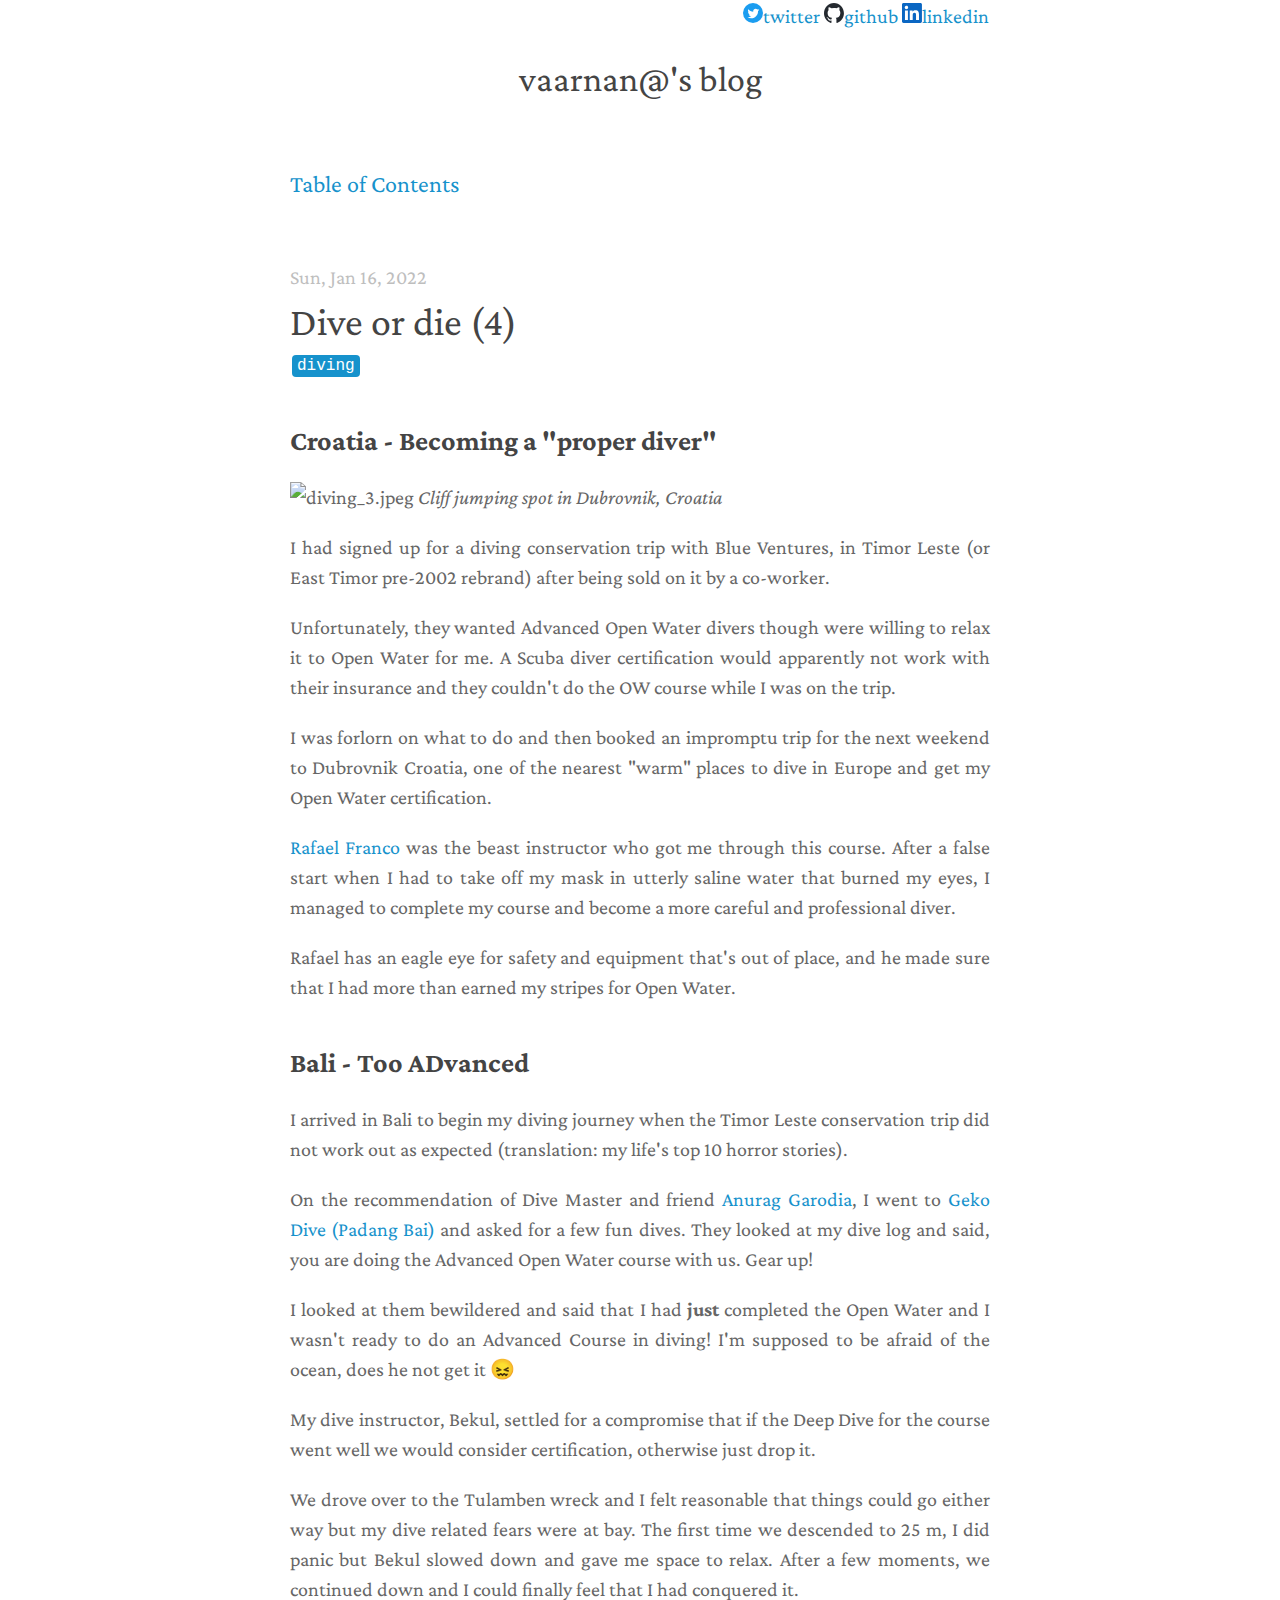
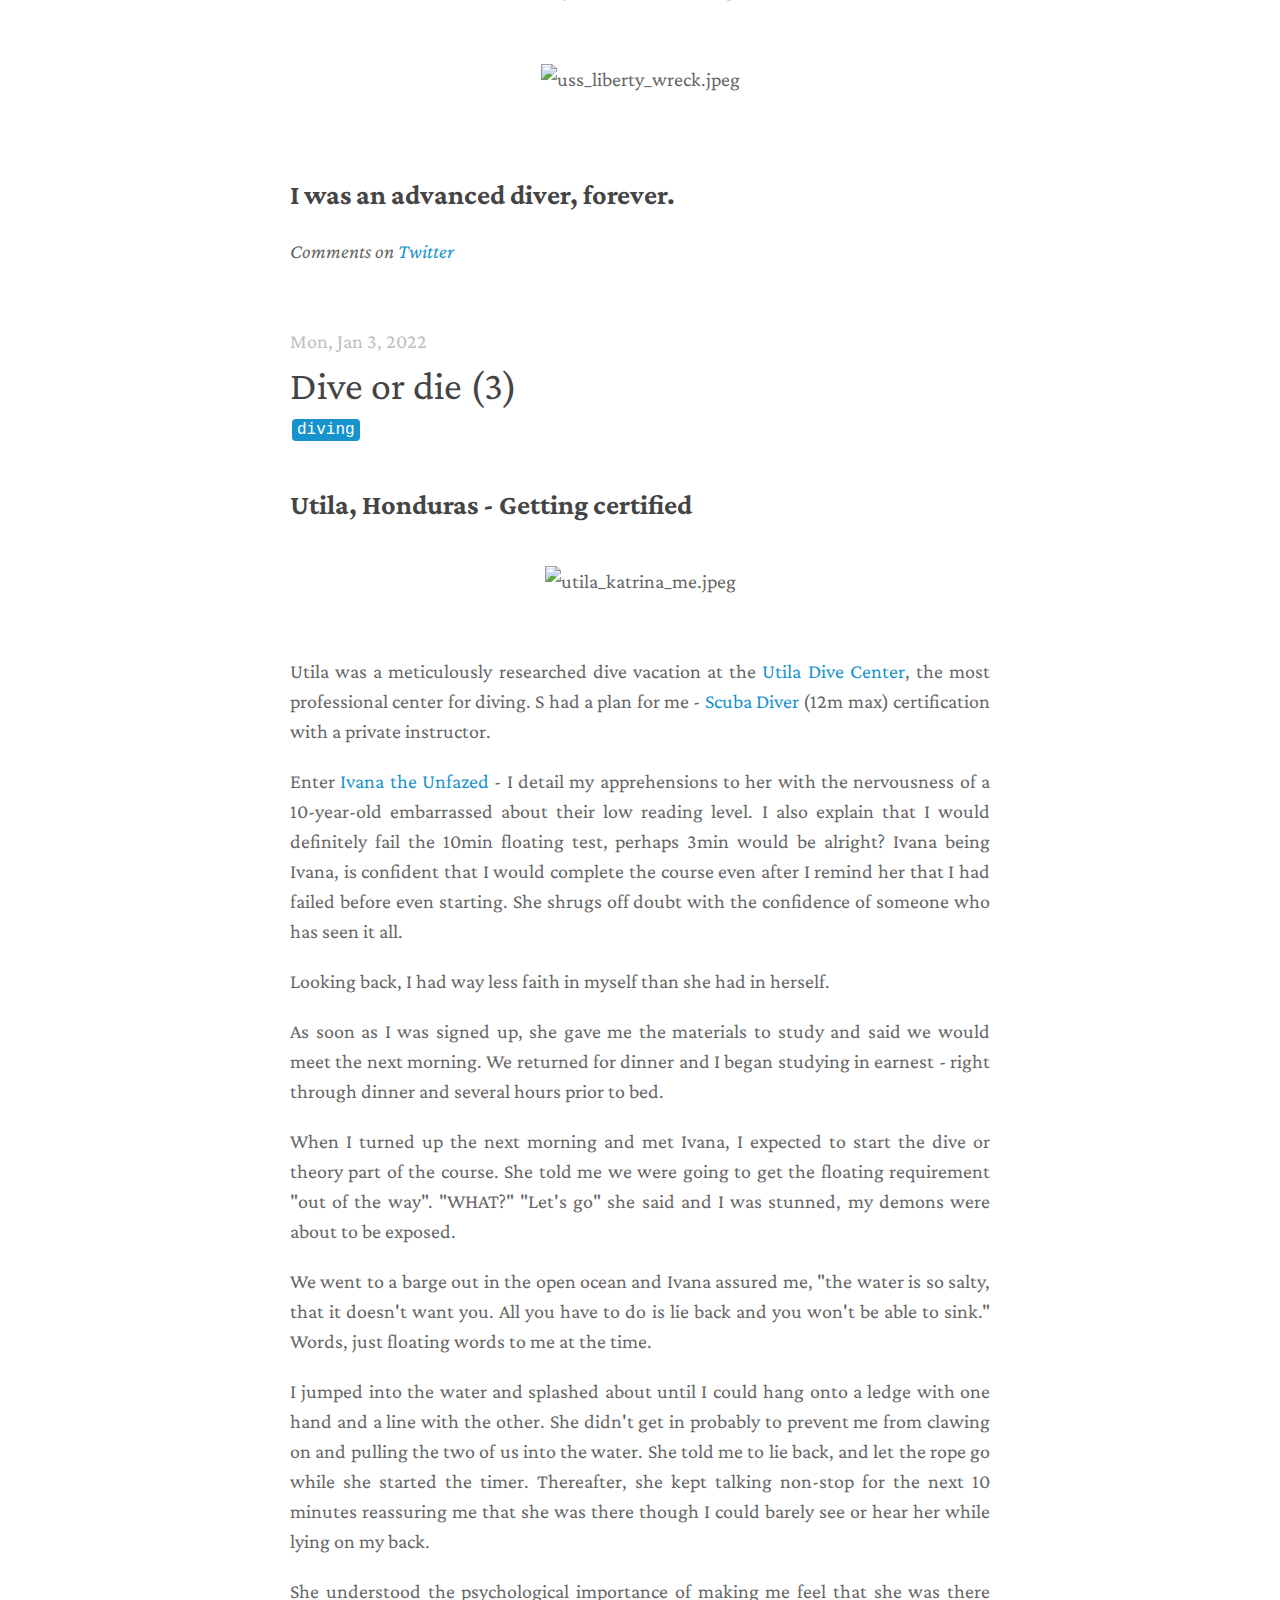
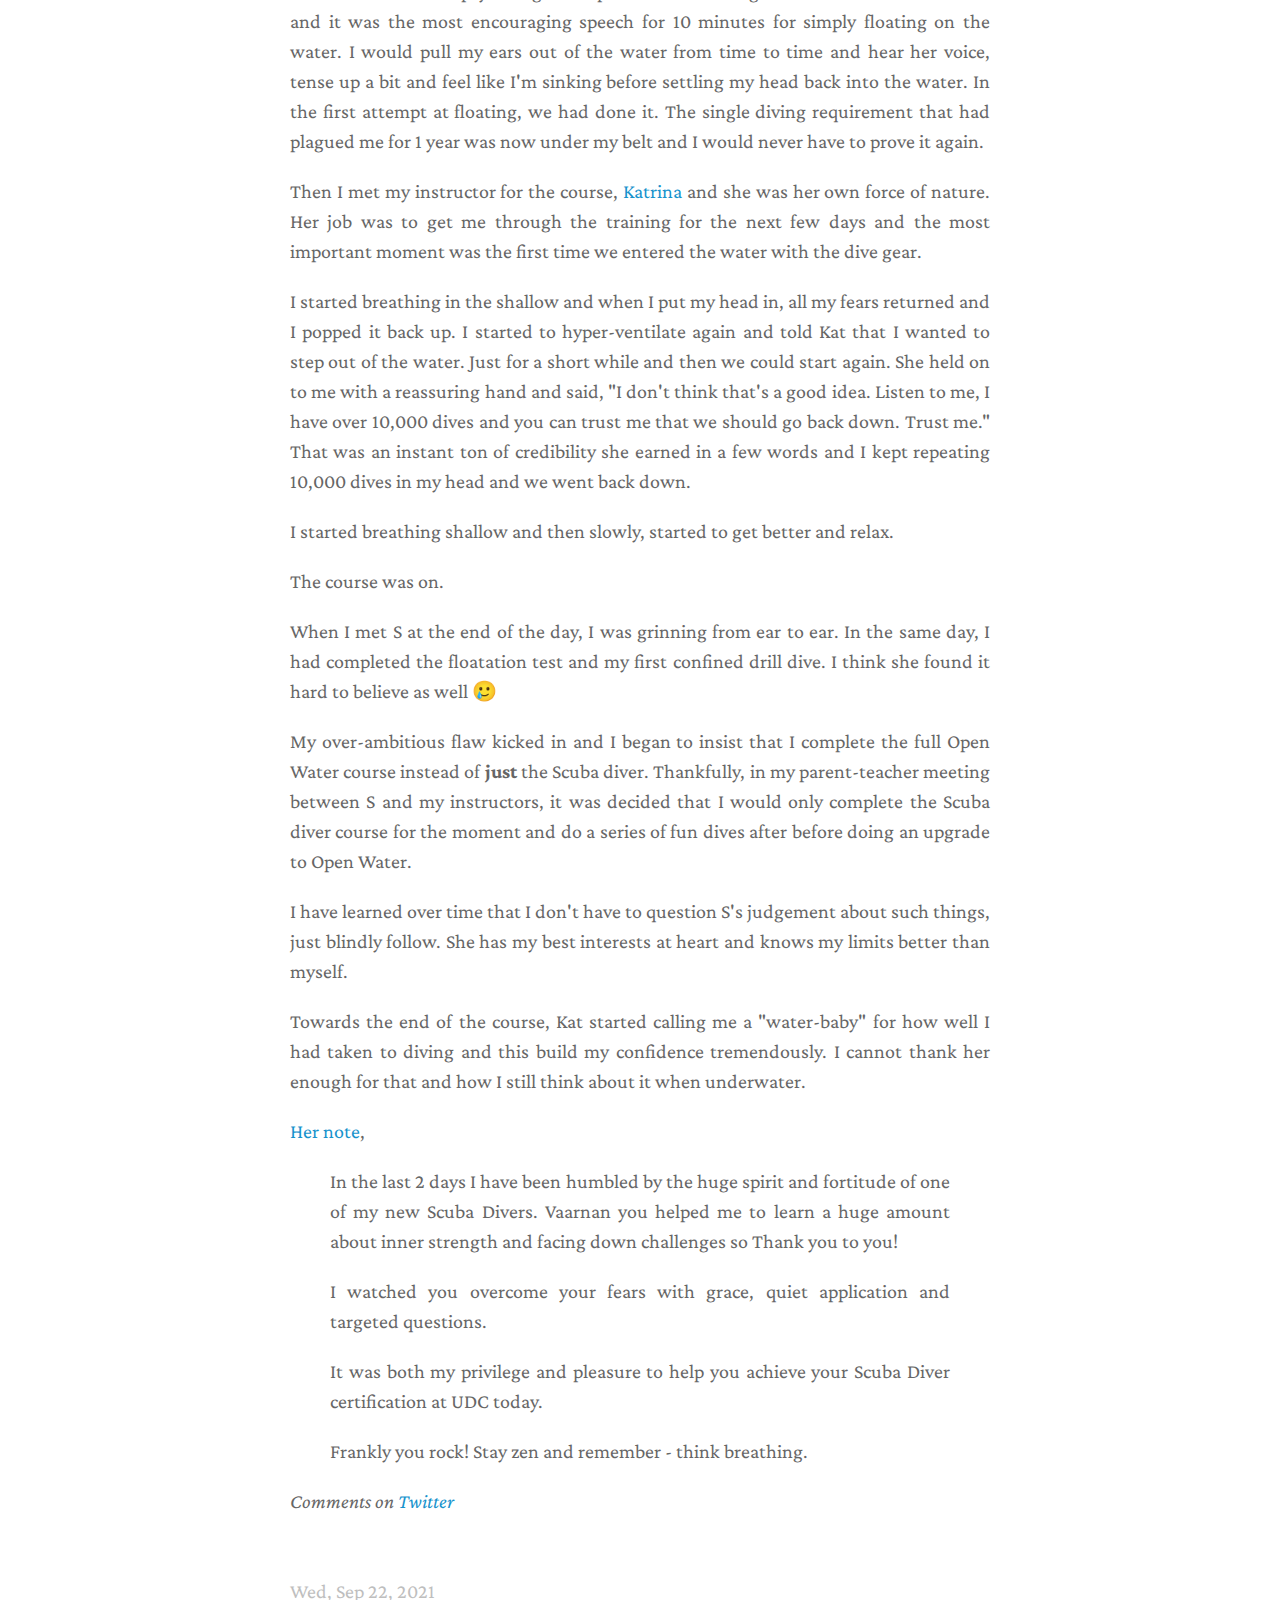
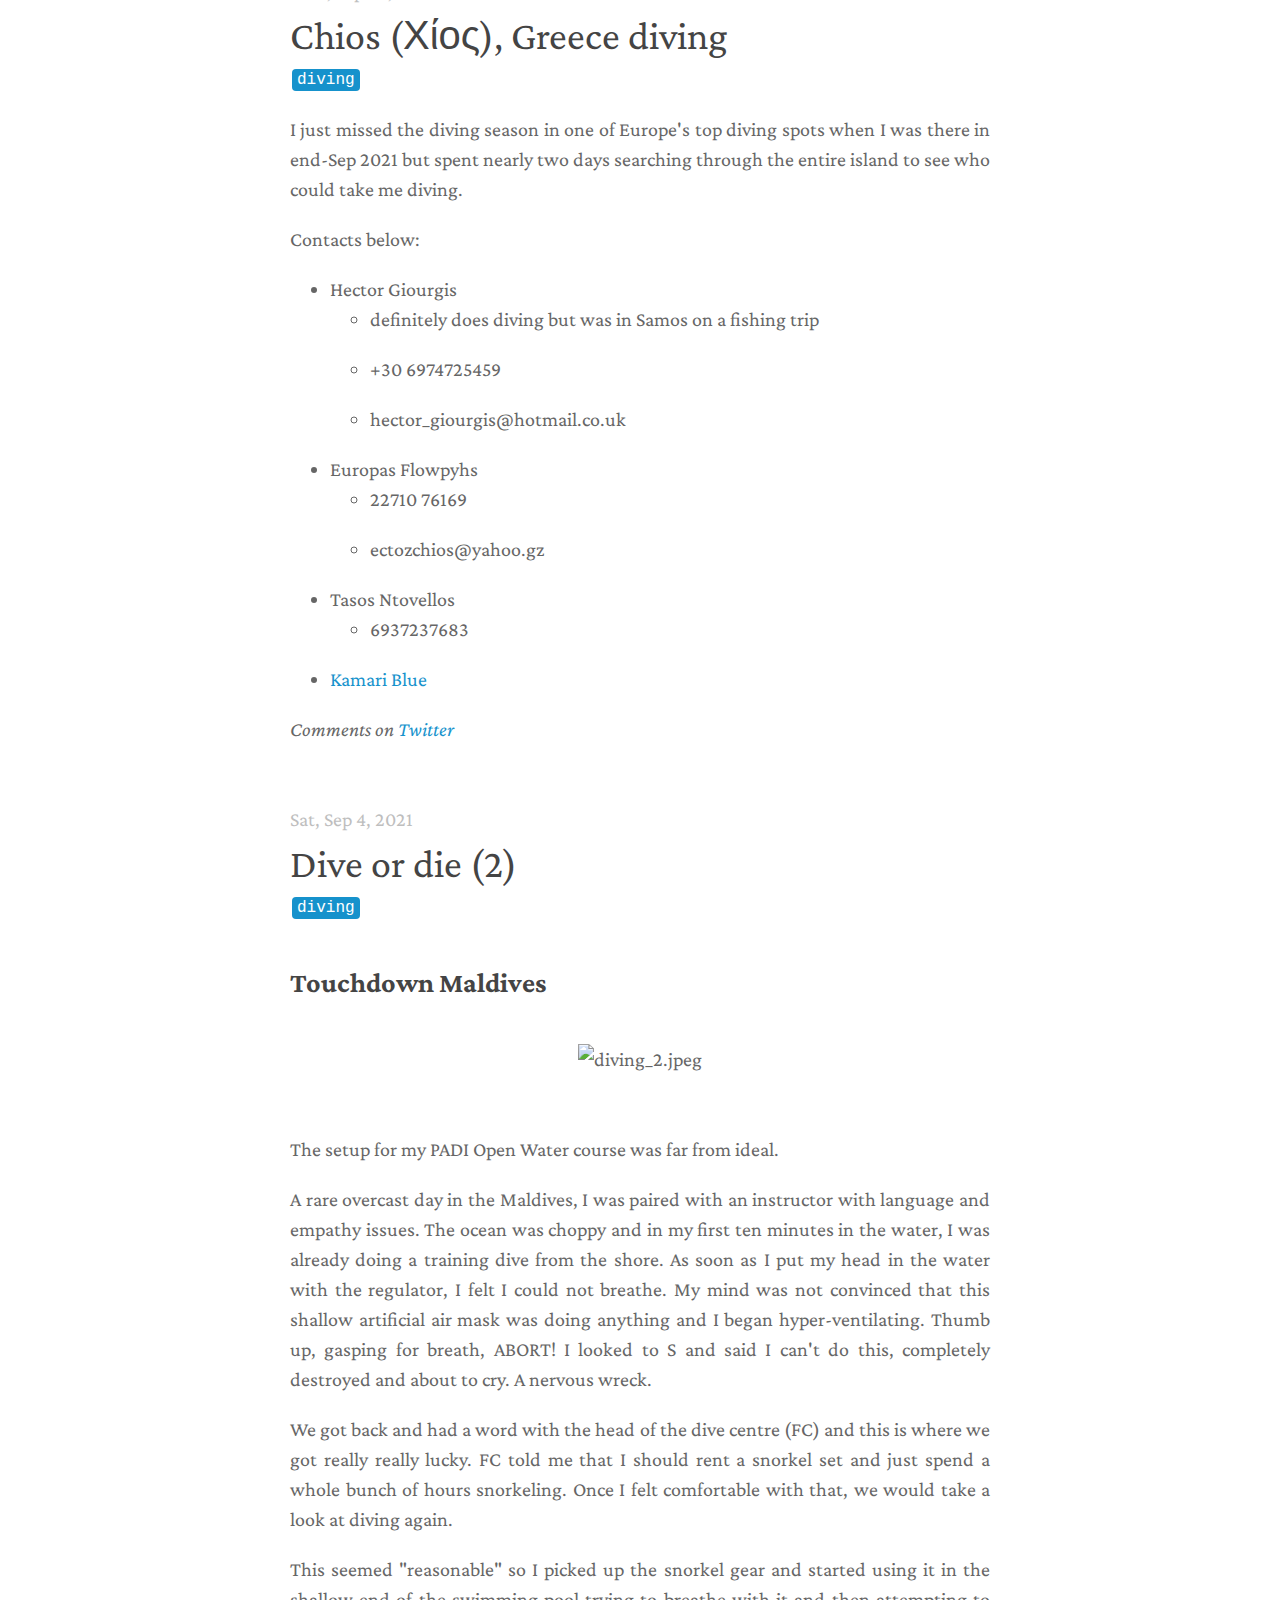
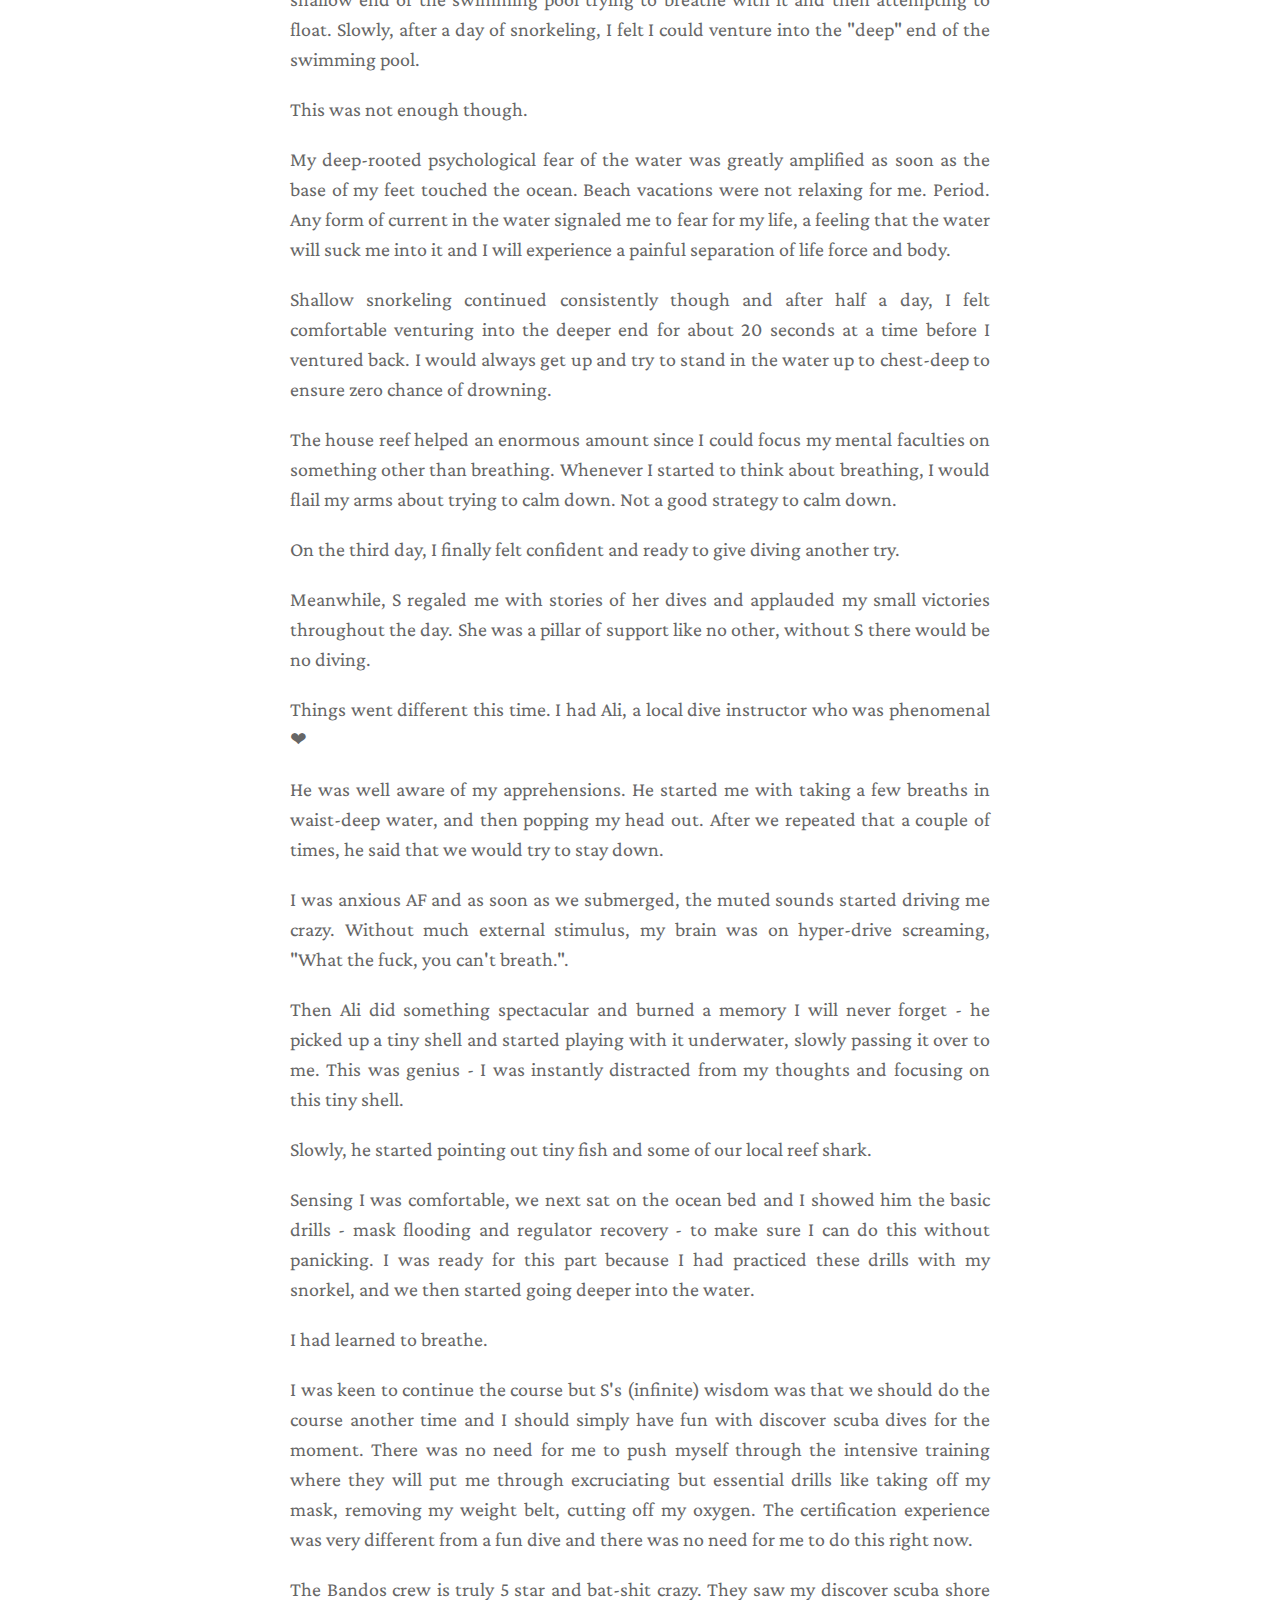
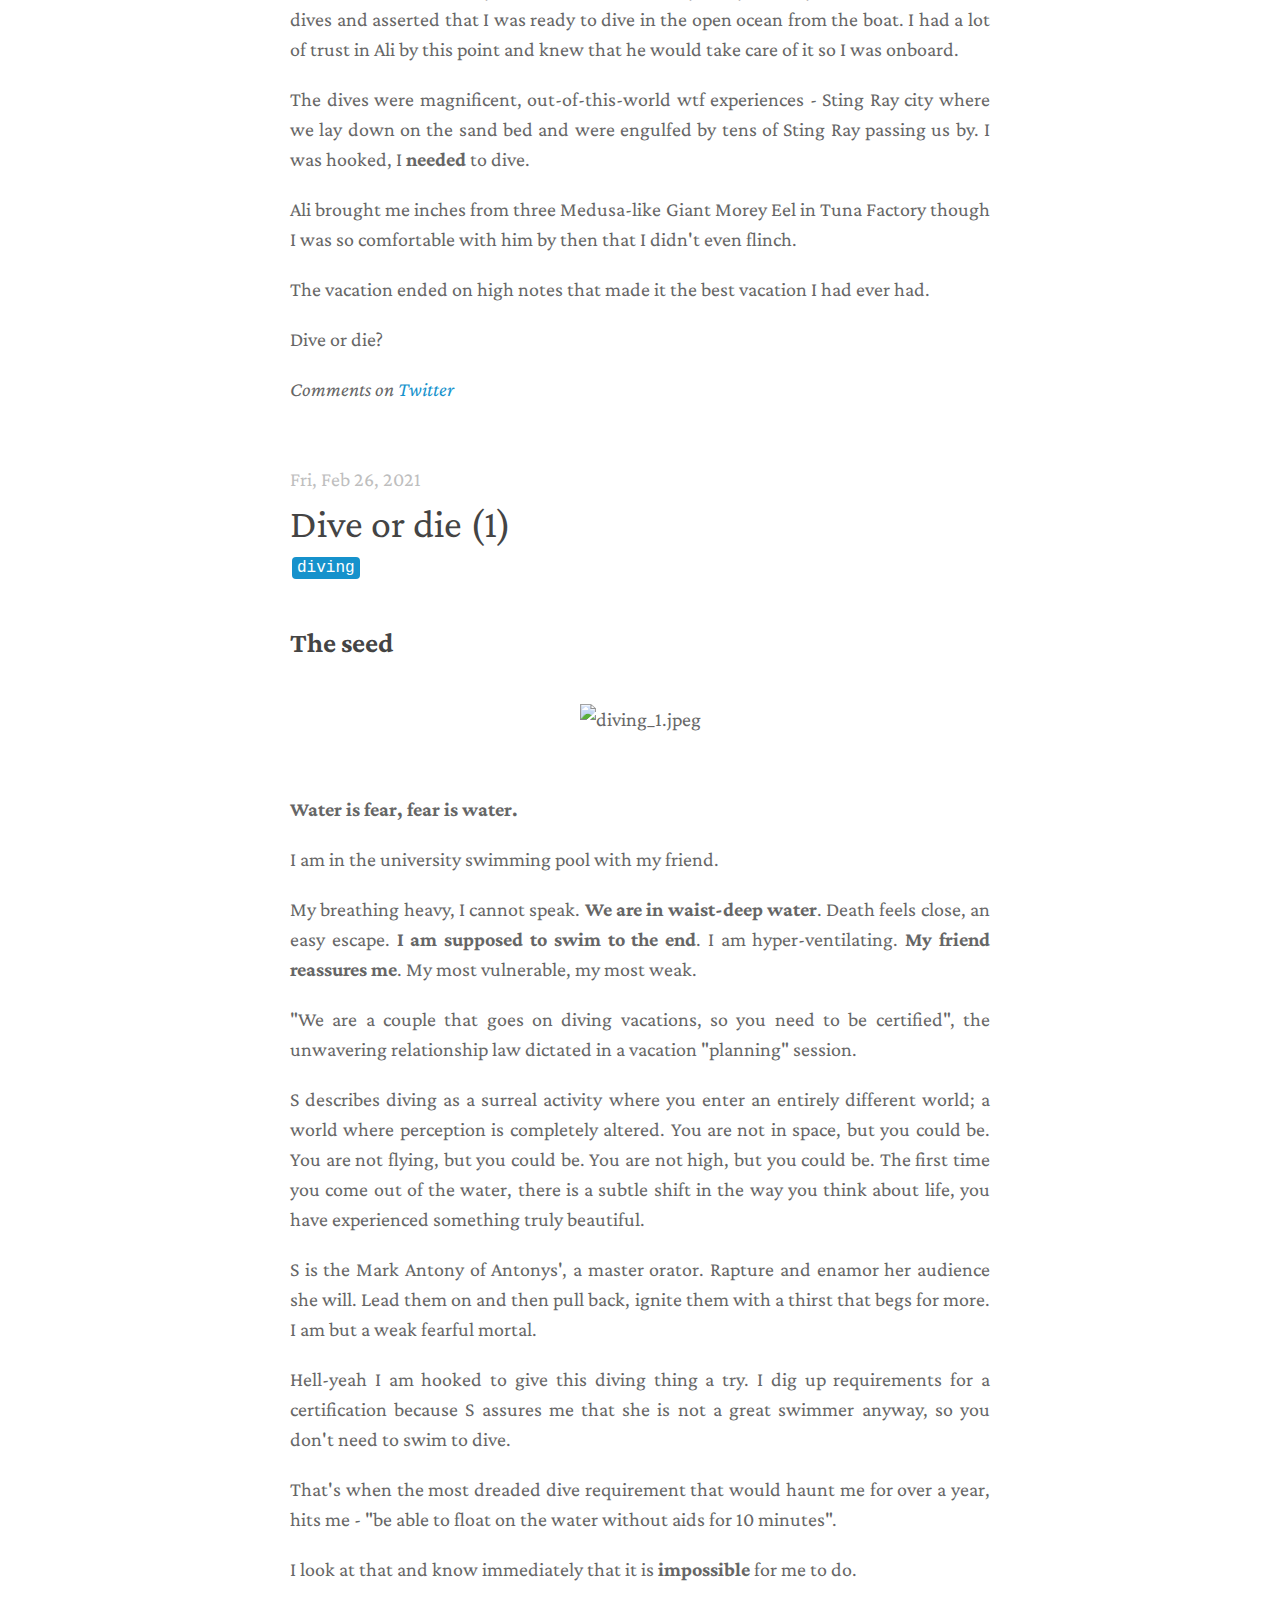
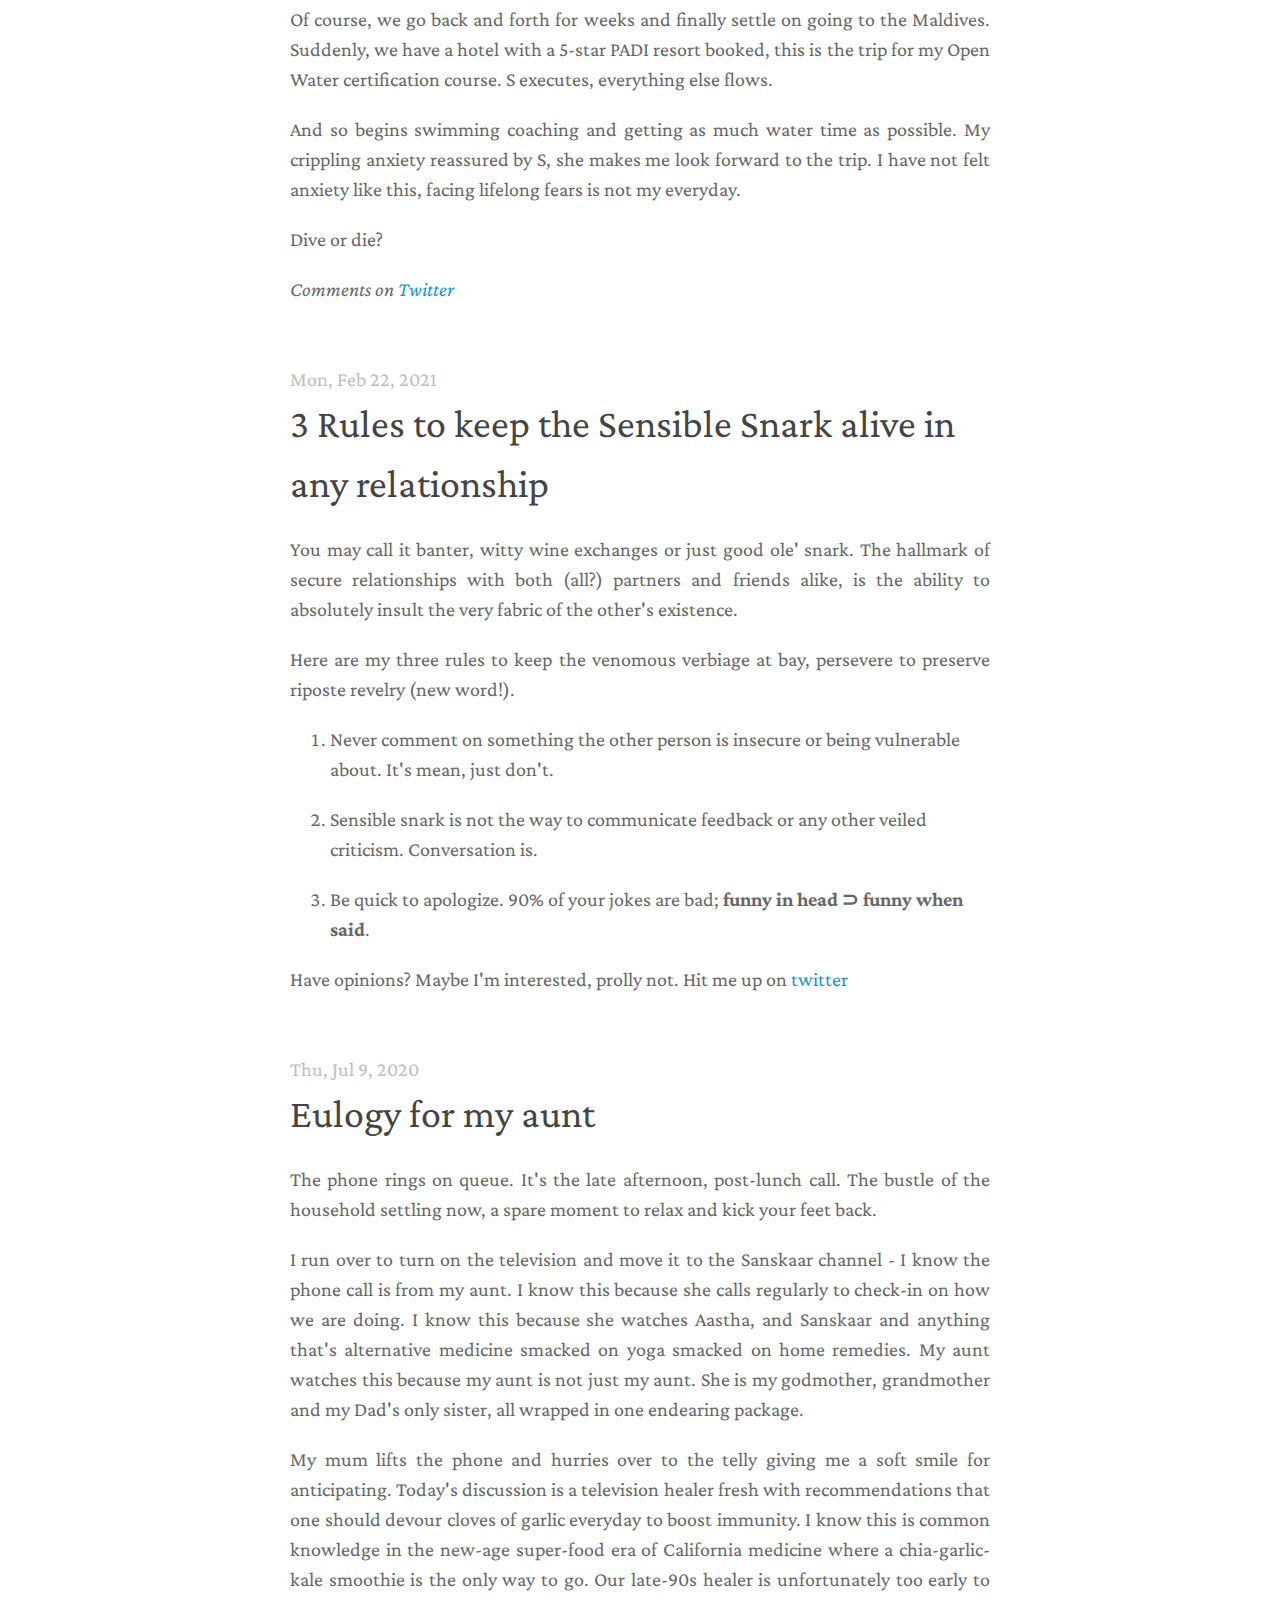
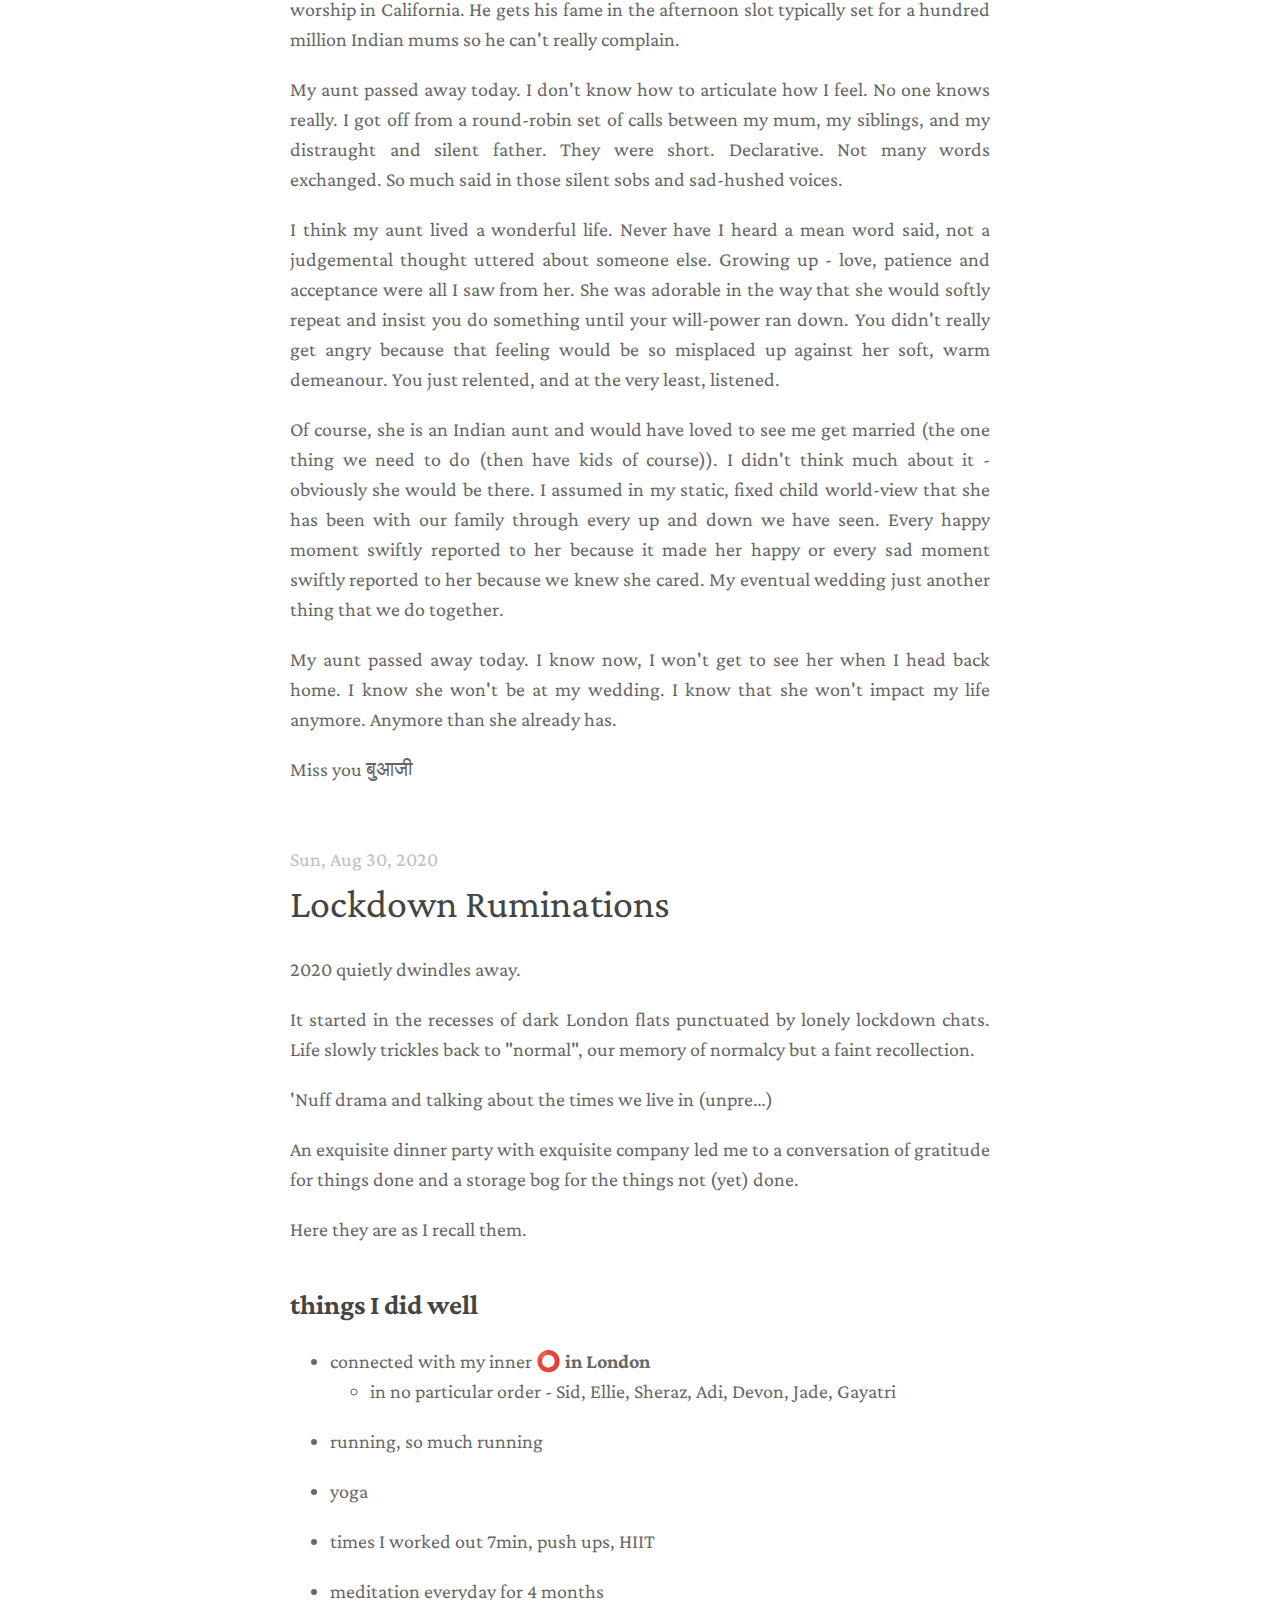
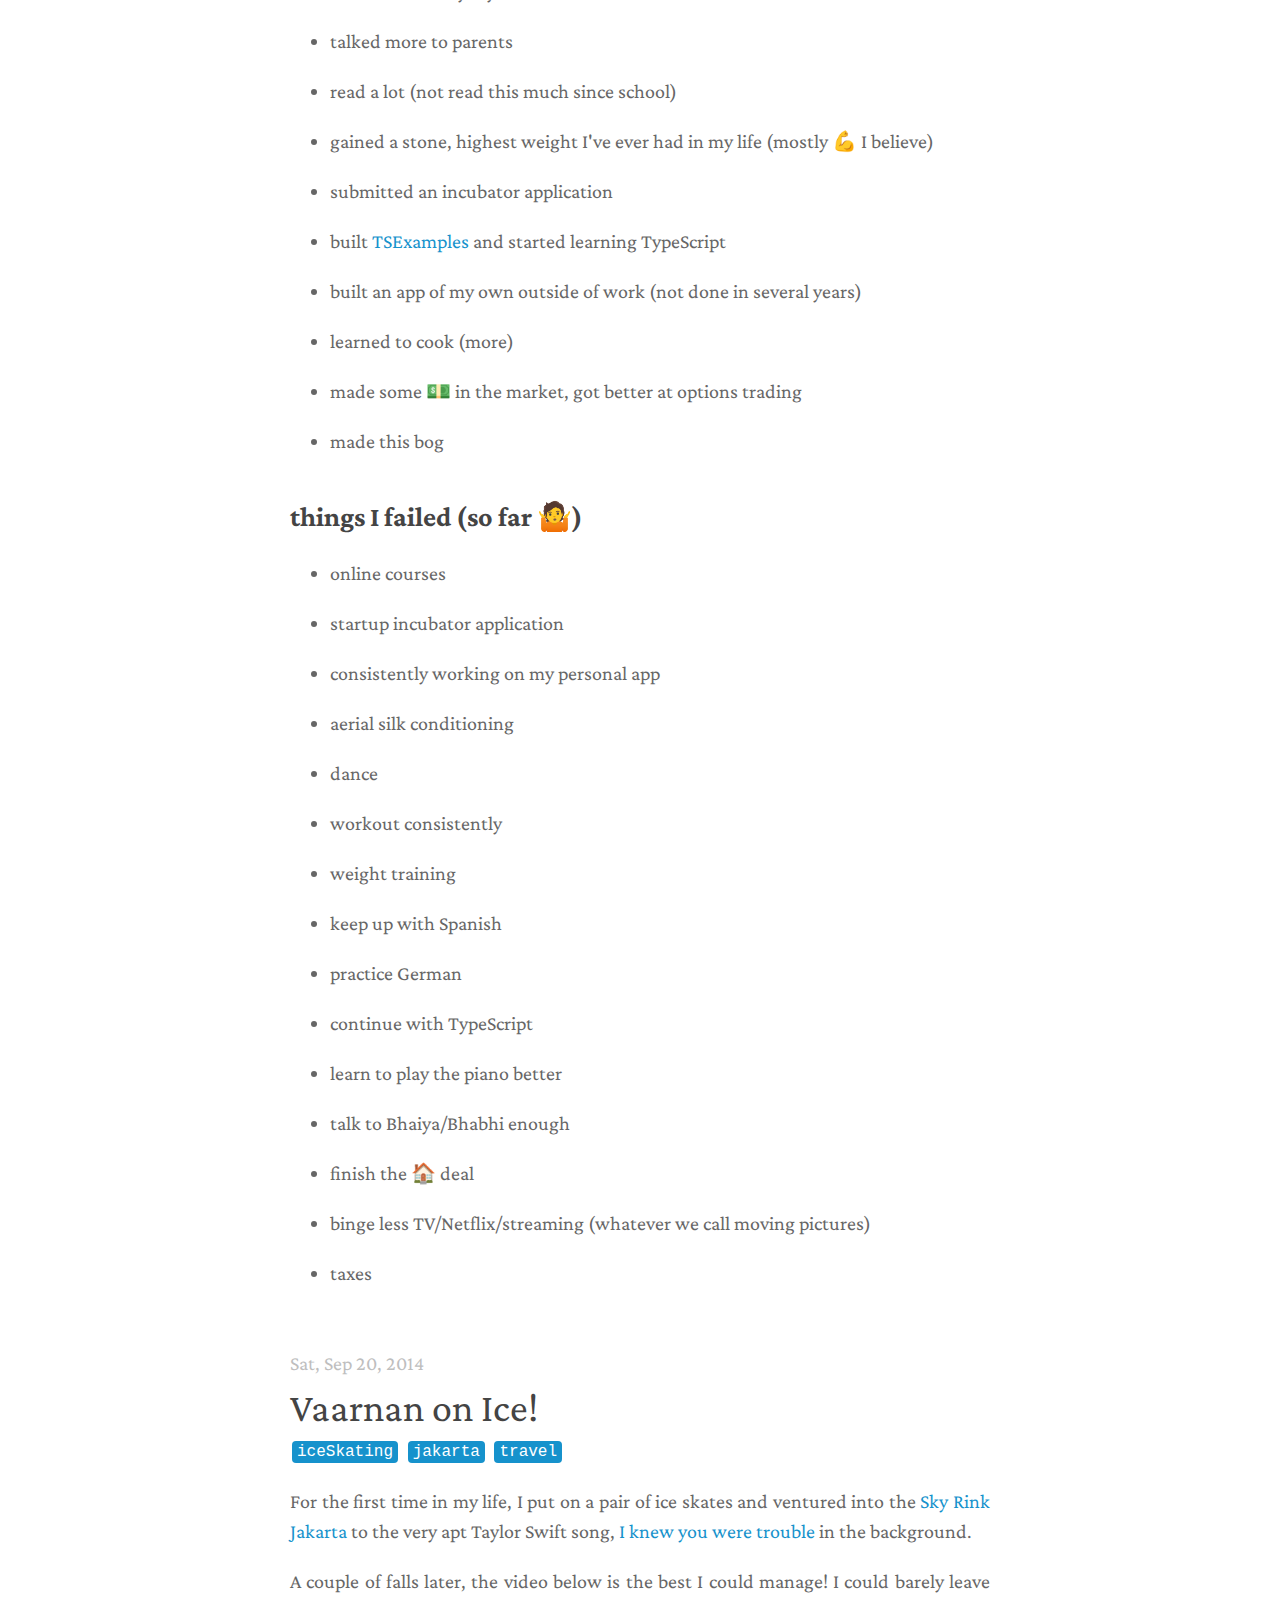
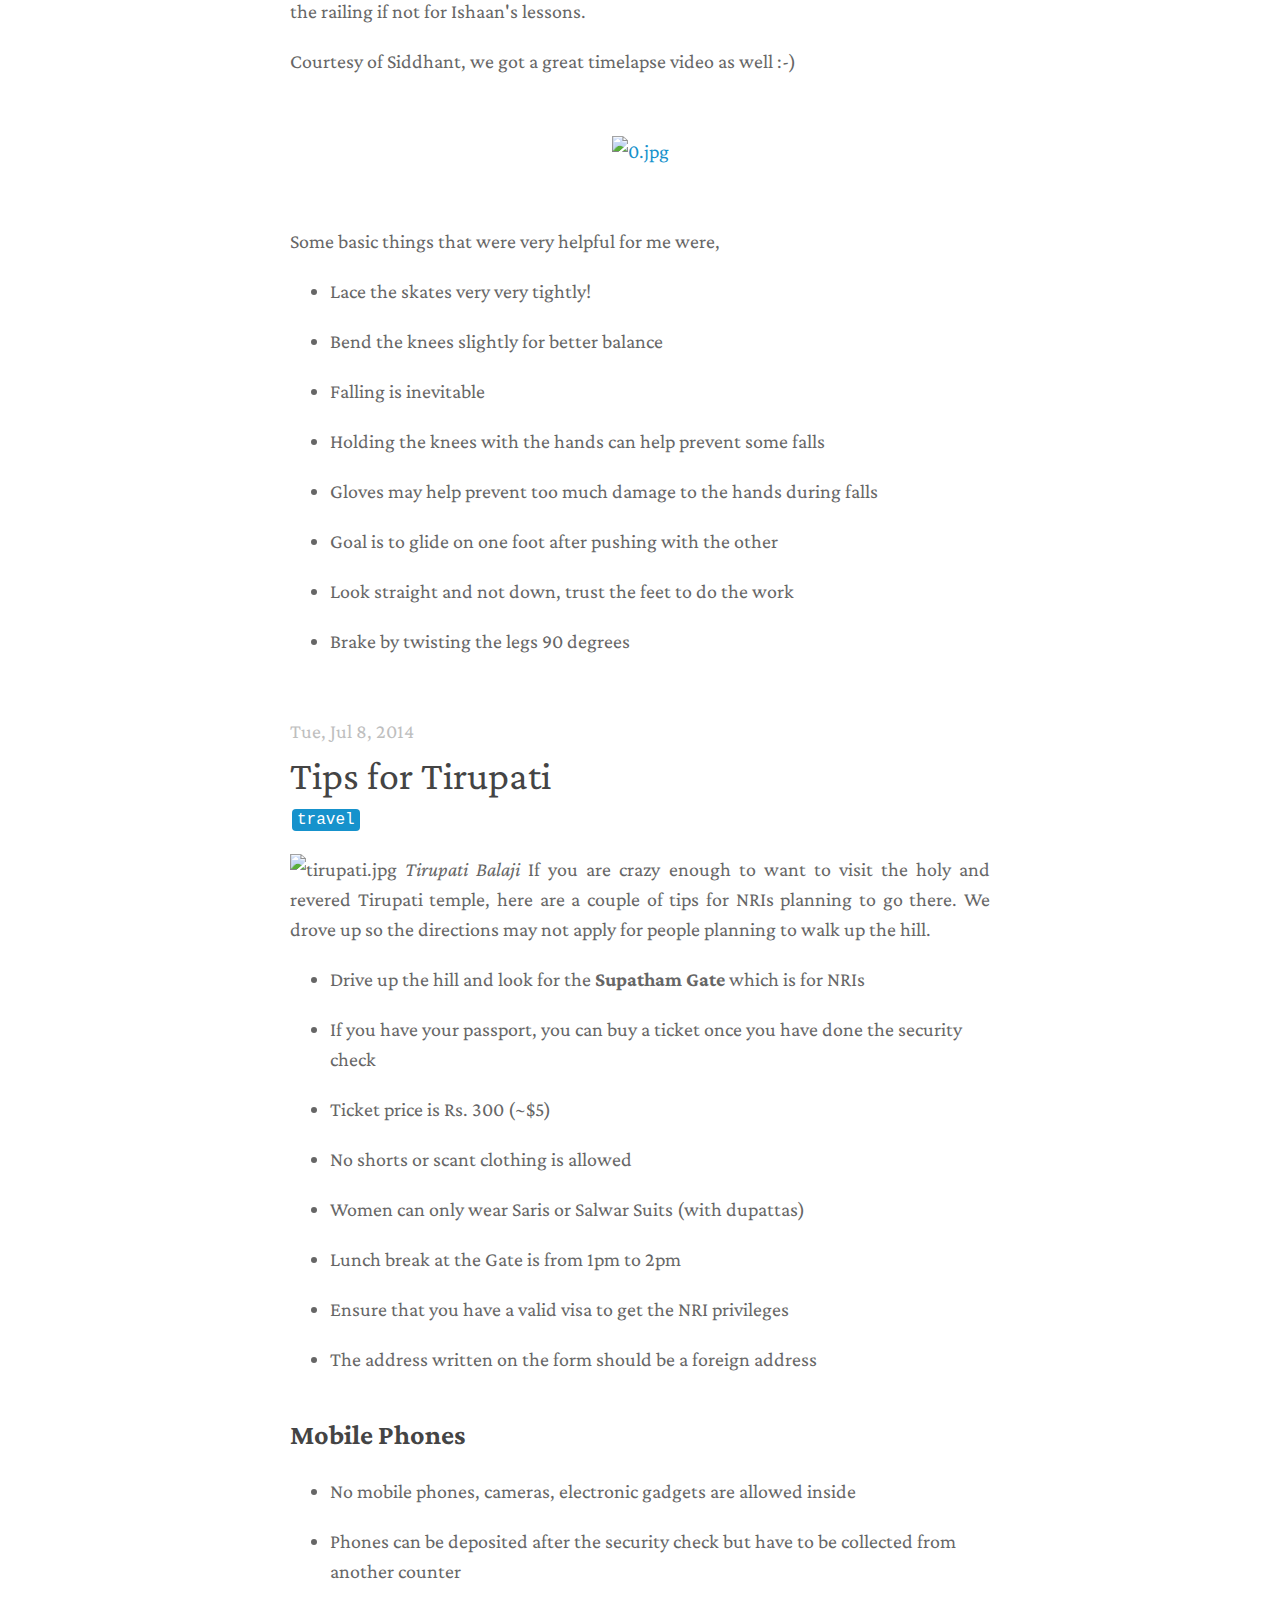
==== commit a4d1325c: "Fix tirupati relative links" ====
--- a/play/index.html
+++ b/play/index.html
@@ -3,7 +3,7 @@
 "http://www.w3.org/TR/xhtml1/DTD/xhtml1-strict.dtd">
 <html xmlns="http://www.w3.org/1999/xhtml" lang="en" xml:lang="en">
 <head>
-<!-- 2024-09-23 Mon 18:22 -->
+<!-- 2024-09-23 Mon 18:41 -->
 <meta http-equiv="Content-Type" content="text/html;charset=utf-8" />
 <meta name="viewport" content="width=device-width, initial-scale=1" />
 <title>vaarnan@'s blog</title>
@@ -199,7 +199,7 @@
 <!-- Global site tag (gtag.js) - Google Analytics --> <script async src="https://www.googletagmanager.com/gtag/js?id=UA-42744207-1"></script> <script> window.dataLayer = window.dataLayer || []; function gtag(){dataLayer.push(arguments);} gtag('js', new Date()); gtag('config', 'UA-42744207-1'); </script>
 <script src="/func.js"></script>
 <script>window.onload = globalOnLoad</script>
-<link rel="shortcut icon" type="image/x-icon" href="favicon.ico">
+<link rel="shortcut icon" type="image/x-icon" href="/favicon.ico">
 <!-- HTML Meta Tags --><title>vaarnan@'s blog</title><meta name="description" content="Simplicity, Pseudorandomness and Technology"><!-- Facebook Meta Tags --><meta property="og:url" content="https://blog.vaarnan.com"><meta property="og:type" content="blog"><meta property="og:title" content="vaarnan@'s blog"><meta property="og:description" content="Simplicity, Pseudorandomness and Technology"><meta property="og:image" content="https://blog.vaarnan.com/profile.png"><!-- Twitter Meta Tags --><meta name="twitter:card" content="summary_large_image"><meta property="twitter:domain" content="blog.vaarnan.com"><meta property="twitter:url" content="https://blog.vaarnan.com/"><meta name="twitter:title" content="vaarnan@'s blog"><meta name="twitter:description" content="Simplicity, Pseudorandomness and Technology"><meta name="twitter:image" content="https://blog.vaarnan.com/profile.png">
 </head>
 <body>
@@ -208,9 +208,9 @@
 <table id='contact-header'>
   <tr>
     <td id='contact-right'>
-      <a href='https://twitter.com/vaarnan'><img class='social-icon' alt='social-link-twitter' src='img/twitter-circle.svg'>twitter</a>
-      <a href='https://github.com/vellvisher'><img class='social-icon' alt='social-link-github' src='img/github.svg'>github</a>
-      <a href='https://www.linkedin.com/in/vaarnan'><img class='social-icon' alt='social-link-linkedin' src='img/linkedin.svg'>linkedin</a>
+      <a href='https://twitter.com/vaarnan'><img class='social-icon' alt='social-link-twitter' src='/img/twitter-circle.svg'>twitter</a>
+      <a href='https://github.com/vellvisher'><img class='social-icon' alt='social-link-github' src='/img/github.svg'>github</a>
+      <a href='https://www.linkedin.com/in/vaarnan'><img class='social-icon' alt='social-link-linkedin' src='/img/linkedin.svg'>linkedin</a>
     </td>
   </tr>
 </table>
@@ -851,14 +851,9 @@
 <div id="outline-container-tips-for-tirupati" class="outline-2">
 <h2 id="tips-for-tirupati"><span class="timestamp-wrapper"><span class="timestamp">[2014-07-08 Tue] </span></span> Tips for Tirupati&#xa0;&#xa0;&#xa0;<span class="tag"><span class="travel">travel</span></span></h2>
 <div class="outline-text-2" id="text-tips-for-tirupati">
-
-<div class="figure">
-<p><img src="./img/tirupati.jpg" alt="tirupati.jpg" class="responsive" />
-</p>
-<p><span class="figure-number">Figure 1: </span>Tirupati Balaji</p>
-</div>
-
-<p>
+<p class="responsive">
+<img src="https://blog.vaarnan.com/img/tirupati.jpg" alt="tirupati.jpg" class="responsive" />
+<i>Tirupati Balaji</i>
 If you are crazy enough to want to visit the holy and revered Tirupati
 temple, here are a couple of tips for NRIs planning to go there. We
 drove up so the directions may not apply for people planning to walk up
@@ -894,12 +889,10 @@
 <div id="outline-container-laddus" class="outline-3">
 <h3 id="laddus">Laddus</h3>
 <div class="outline-text-3" id="text-laddus">
-
-<div class="figure">
-<p><img src="./img/tirupati-laddu.jpg" alt="tirupati-laddu.jpg" class="responsive" />
-</p>
-<p><span class="figure-number">Figure 2: </span>Tirupati Laddu</p>
-</div>
+<p class="responsive">
+<img src="https://blog.vaarnan.com/img/tirupati-laddu.jpg" alt="tirupati-laddu.jpg" class="responsive" />
+<i>Tirupati Laddu</i>
+</p>
 
 <p>
 Each NRI ticket is eligible for 2 Laddus per person though the
@@ -917,7 +910,7 @@
 </div>
 <div id="postamble" class="status">
 <p class="author">Author: Vaarnan Drolia</p>
-<p class="date">Created: 2024-09-23 Mon 18:22</p>
+<p class="date">Created: 2024-09-23 Mon 18:41</p>
 <p class="validation"><a href="https://validator.w3.org/check?uri=referer">Validate</a></p>
 </div>
 </body>
